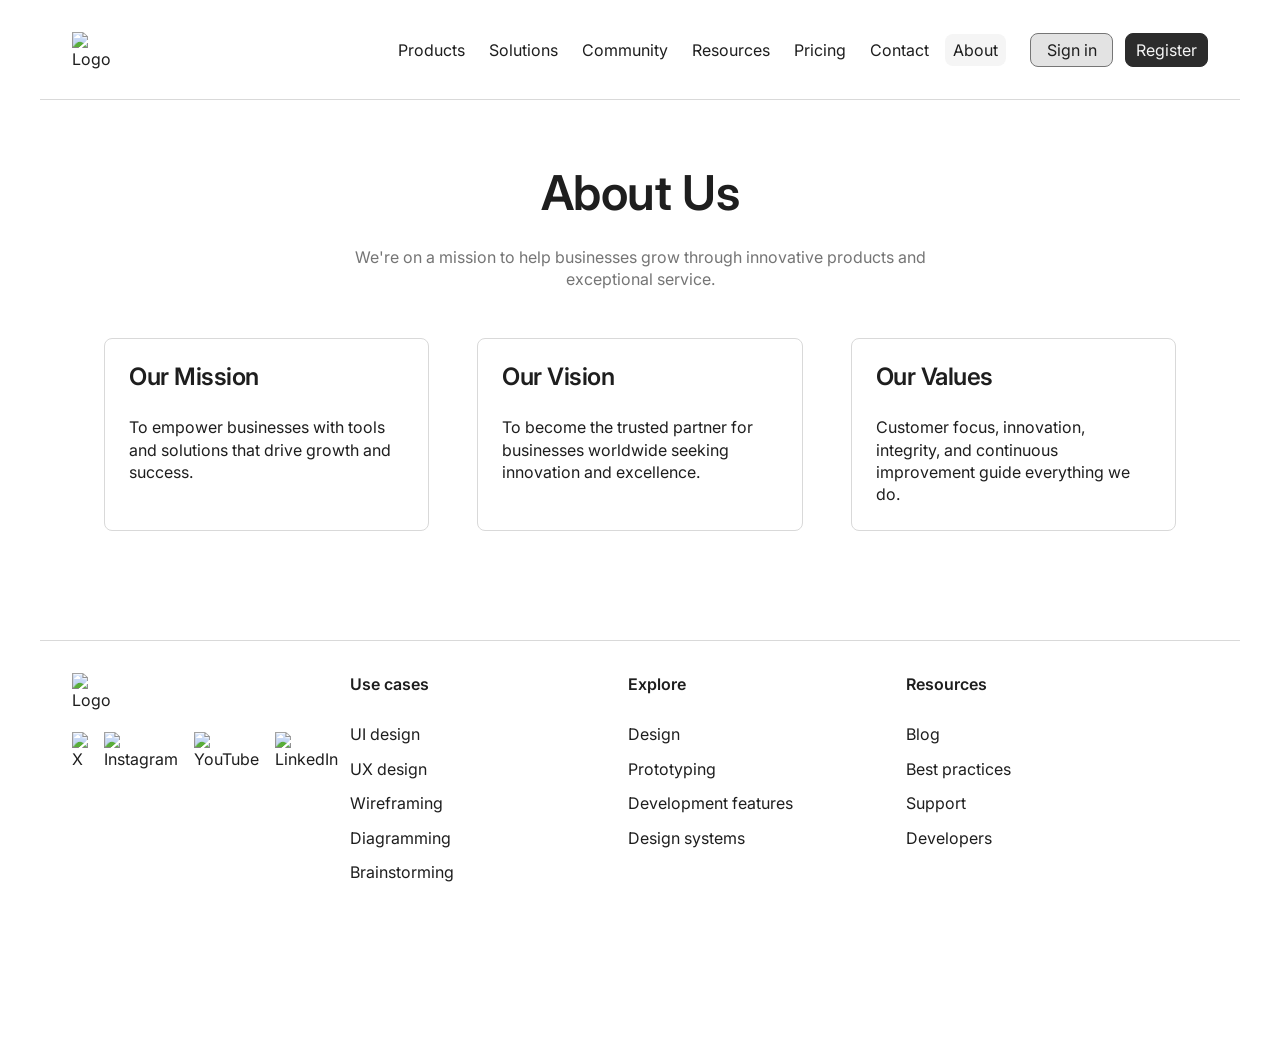
==== about.html @ c4fd4092 "Added about.html" ====
<!DOCTYPE html>
<html lang="en">
<head>
  <meta charset="UTF-8">
  <meta name="viewport" content="width=device-width, initial-scale=1.0">
  <title>About</title>
  <link rel="preconnect" href="https://fonts.googleapis.com">
  <link rel="preconnect" href="https://fonts.gstatic.com" crossorigin>
  <link href="https://fonts.googleapis.com/css2?family=Inter:wght@400;600;700&display=swap" rel="stylesheet">
  <link rel="stylesheet" href="styles.css">
</head>
<body>
  <div class="max-w-page">
    <header class="header">
      <div class="header-logo">
        <a href="product-detail.html">
          <img src="https://www.figma.com/api/mcp/asset/ac03667c-c713-4001-8422-56ba8ba9646d" alt="Logo">
        </a>
      </div>
      <nav class="header-nav">
        <a class="nav-pill" href="product-detail.html">Products</a>
        <a class="nav-pill" href="solutions.html">Solutions</a>
        <a class="nav-pill" href="community.html">Community</a>
        <a class="nav-pill" href="resources.html">Resources</a>
        <a class="nav-pill" href="pricing.html">Pricing</a>
        <a class="nav-pill" href="contact.html">Contact</a>
        <a class="nav-pill active" href="about.html">About</a>
      </nav>
      <div class="header-auth">
        <button class="btn btn-secondary">Sign in</button>
        <button class="btn btn-primary">Register</button>
      </div>
    </header>

    <section class="page-content">
      <div style="padding: var(--sds-size-space-1600); text-align: center;">
        <h1 class="heading" style="font-size: var(--sds-typography-title-page-size-base); margin-bottom: var(--sds-size-space-600);">About Us</h1>
        <p class="text-secondary" style="max-width: 600px; margin: 0 auto; margin-bottom: var(--sds-size-space-1200);">We're on a mission to help businesses grow through innovative products and exceptional service.</p>

        <div class="card-grid" style="margin-top: var(--sds-size-space-1200); text-align: left;">
          <div class="review-card">
            <h3 class="heading">Our Mission</h3>
            <p>To empower businesses with tools and solutions that drive growth and success.</p>
          </div>
          <div class="review-card">
            <h3 class="heading">Our Vision</h3>
            <p>To become the trusted partner for businesses worldwide seeking innovation and excellence.</p>
          </div>
          <div class="review-card">
            <h3 class="heading">Our Values</h3>
            <p>Customer focus, innovation, integrity, and continuous improvement guide everything we do.</p>
          </div>
        </div>
      </div>
    </section>

    <footer class="footer">
      <div class="footer-brand">
        <div class="footer-logo">
          <img src="https://www.figma.com/api/mcp/asset/7186cb70-27ed-408e-9799-0f11a3817674" alt="Logo">
        </div>
        <div class="footer-social">
          <a href="#"><img src="https://www.figma.com/api/mcp/asset/f3979adb-fa32-451e-a28d-fc94355e7813" alt="X"></a>
          <a href="#"><img src="https://www.figma.com/api/mcp/asset/e94ee9d2-3ee9-44d6-8acf-c6e179392095" alt="Instagram"></a>
          <a href="#"><img src="https://www.figma.com/api/mcp/asset/00d02b03-07c5-41e9-8afa-cccb925546a7" alt="YouTube"></a>
          <a href="#"><img src="https://www.figma.com/api/mcp/asset/2cae0464-7301-46ea-aa71-613788359cac" alt="LinkedIn"></a>
        </div>
      </div>
      <div class="footer-links">
        <div class="footer-links-title">Use cases</div>
        <a href="#">UI design</a>
        <a href="#">UX design</a>
        <a href="#">Wireframing</a>
        <a href="#">Diagramming</a>
        <a href="#">Brainstorming</a>
      </div>
      <div class="footer-links">
        <div class="footer-links-title">Explore</div>
        <a href="#">Design</a>
        <a href="#">Prototyping</a>
        <a href="#">Development features</a>
        <a href="#">Design systems</a>
      </div>
      <div class="footer-links">
        <div class="footer-links-title">Resources</div>
        <a href="#">Blog</a>
        <a href="#">Best practices</a>
        <a href="#">Support</a>
        <a href="#">Developers</a>
      </div>
    </footer>
  </div>
</body>
</html>
---- styles.css ----
/* === Design System Tokens (pulled from Figma Simple DS) === */
:root {
  /* Colors */
  --sds-color-background-default-default: #ffffff;
  --sds-color-background-default-secondary: #f5f5f5;
  --sds-color-background-brand-default: #2c2c2c;
  --sds-color-background-brand-tertiary: #f5f5f5;
  --sds-color-background-neutral-tertiary: #e3e3e3;
  --sds-color-background-positive-secondary: #cff7d3;
  --sds-color-text-default-default: #1e1e1e;
  --sds-color-text-default-secondary: #757575;
  --sds-color-text-default-tertiary: #b3b3b3;
  --sds-color-text-brand-on-brand: #f5f5f5;
  --sds-color-text-brand-on-brand-secondary: #1e1e1e;
  --sds-color-text-positive-on-positive-secondary: #02542d;
  --sds-color-border-default-default: #d9d9d9;
  --sds-color-border-brand-default: #2c2c2c;
  --sds-color-border-neutral-secondary: #767676;
  --sds-color-slate-200: #e3e3e3;

  /* Spacing */
  --sds-size-space-100: 4px;
  --sds-size-space-200: 8px;
  --sds-size-space-300: 12px;
  --sds-size-space-400: 16px;
  --sds-size-space-600: 24px;
  --sds-size-space-800: 32px;
  --sds-size-space-1200: 48px;
  --sds-size-space-1600: 64px;
  --sds-size-space-4000: 160px;

  /* Radius */
  --sds-size-radius-200: 8px;
  --sds-size-radius-full: 9999px;

  /* Stroke */
  --sds-size-stroke-border: 1px;

  /* Typography */
  --sds-typography-body-font-family: 'Inter', sans-serif;
  --sds-typography-heading-font-family: 'Inter', sans-serif;
  --sds-typography-subheading-font-family: 'Inter', sans-serif;
  --sds-typography-title-page-font-family: 'Inter', sans-serif;
  --sds-typography-body-size-medium: 16px;
  --sds-typography-body-size-small: 14px;
  --sds-typography-heading-size-base: 24px;
  --sds-typography-subheading-size-medium: 20px;
  --sds-typography-title-page-size-base: 48px;
  --sds-typography-subtitle-size-small: 24px;
  --sds-typography-body-font-weight-regular: 400;
  --sds-typography-body-font-weight-strong: 600;
  --sds-typography-heading-font-weight: 600;
  --sds-typography-subheading-font-weight: 400;
  --sds-typography-title-page-font-weight: 700;

  /* Icons */
  --sds-size-icon-large: 40px;

  /* Padding */
  --sds-size-padding-lg: 16px;
}

/* === Reset === */
*, *::before, *::after { margin: 0; padding: 0; box-sizing: border-box; }
body {
  font-family: var(--sds-typography-body-font-family);
  font-size: var(--sds-typography-body-size-medium);
  font-weight: var(--sds-typography-body-font-weight-regular);
  color: var(--sds-color-text-default-default);
  background: var(--sds-color-background-default-default);
  line-height: 1.4;
}
a { text-decoration: none; color: inherit; }

/* === Header === */
.header {
  display: flex;
  flex-wrap: wrap;
  align-items: center;
  gap: var(--sds-size-space-600);
  padding: var(--sds-size-space-800);
  border-bottom: var(--sds-size-stroke-border) solid var(--sds-color-border-default-default);
  background: var(--sds-color-background-default-default);
}
.header-logo { width: 40px; height: 35px; }
.header-logo img { width: 100%; height: 100%; object-fit: contain; }
.header-nav {
  display: flex;
  flex-wrap: wrap;
  flex: 1;
  gap: var(--sds-size-space-200);
  justify-content: flex-end;
  align-items: center;
}
.nav-pill {
  padding: var(--sds-size-space-200);
  border-radius: var(--sds-size-radius-200);
  line-height: 1;
  cursor: pointer;
  transition: background 0.2s ease;
}
.nav-pill:hover {
  background: var(--sds-color-background-default-secondary);
}
.nav-pill.active {
  background: var(--sds-color-background-brand-tertiary);
  color: var(--sds-color-text-brand-on-brand-secondary);
}
.header-auth {
  display: flex;
  gap: var(--sds-size-space-300);
  width: 178px;
}
.btn {
  display: flex;
  align-items: center;
  justify-content: center;
  gap: var(--sds-size-space-200);
  padding: var(--sds-size-space-200);
  border-radius: var(--sds-size-radius-200);
  border: var(--sds-size-stroke-border) solid;
  font-family: var(--sds-typography-body-font-family);
  font-size: var(--sds-typography-body-size-medium);
  font-weight: var(--sds-typography-body-font-weight-regular);
  line-height: 1;
  cursor: pointer;
  overflow: hidden;
  flex: 1;
  transition: opacity 0.2s ease;
}
.btn:hover {
  opacity: 0.8;
}
.btn-secondary {
  background: var(--sds-color-background-neutral-tertiary);
  border-color: var(--sds-color-border-neutral-secondary);
  color: var(--sds-color-text-default-default);
}
.btn-primary {
  background: var(--sds-color-background-brand-default);
  border-color: var(--sds-color-border-brand-default);
  color: var(--sds-color-text-brand-on-brand);
}
.btn-primary-full {
  display: flex;
  align-items: center;
  justify-content: center;
  gap: var(--sds-size-space-200);
  padding: var(--sds-size-space-300);
  border-radius: var(--sds-size-radius-200);
  border: var(--sds-size-stroke-border) solid var(--sds-color-border-brand-default);
  background: var(--sds-color-background-brand-default);
  color: var(--sds-color-text-brand-on-brand);
  font-family: var(--sds-typography-body-font-family);
  font-size: var(--sds-typography-body-size-medium);
  font-weight: var(--sds-typography-body-font-weight-regular);
  line-height: 1;
  cursor: pointer;
  width: 100%;
  transition: opacity 0.2s ease;
}
.btn-primary-full:hover {
  opacity: 0.8;
}

/* === Product Section === */
.page-product {
  display: flex;
  flex-direction: column;
  padding: var(--sds-size-space-1600);
  min-width: 240px;
  background: var(--sds-color-background-default-default);
}
.page-content {
  min-height: 60vh;
  background: var(--sds-color-background-default-default);
}
.product-section {
  display: flex;
  gap: var(--sds-size-space-1600);
  position: relative;
}
.product-image {
  flex: 1;
  position: relative;
  min-height: 400px;
  background: var(--sds-color-slate-200);
  border-radius: var(--sds-size-radius-200);
  overflow: hidden;
}
.product-image-placeholder {
  width: 100%;
  height: 100%;
  object-fit: contain;
  opacity: 0.2;
  position: absolute;
  inset: 0;
}
.icon-button-heart {
  position: absolute;
  top: 10px;
  left: 10px;
  width: 40px;
  height: 40px;
  border-radius: 32px;
  background: var(--sds-color-background-brand-default);
  border: var(--sds-size-stroke-border) solid var(--sds-color-border-brand-default);
  display: flex;
  align-items: center;
  justify-content: center;
  cursor: pointer;
  z-index: 1;
  transition: transform 0.2s ease;
}
.icon-button-heart:hover {
  transform: scale(1.1);
}
.icon-button-heart svg { width: 16px; height: 16px; }
.product-details {
  flex: 1;
  display: flex;
  flex-direction: column;
  gap: var(--sds-size-space-600);
  justify-content: center;
}
.product-body {
  display: flex;
  flex-direction: column;
  gap: var(--sds-size-space-400);
}
.heading {
  font-family: var(--sds-typography-heading-font-family);
  font-size: var(--sds-typography-heading-size-base);
  font-weight: var(--sds-typography-heading-font-weight);
  line-height: 1.2;
  letter-spacing: -0.48px;
  color: var(--sds-color-text-default-default);
}
.tag {
  display: inline-flex;
  align-items: center;
  justify-content: center;
  gap: var(--sds-size-space-200);
  padding: var(--sds-size-space-200);
  border-radius: var(--sds-size-radius-200);
  background: var(--sds-color-background-positive-secondary);
  color: var(--sds-color-text-positive-on-positive-secondary);
  font-size: var(--sds-typography-body-size-medium);
  line-height: 1;
}
.price {
  display: flex;
  align-items: flex-end;
  font-family: var(--sds-typography-title-page-font-family);
  font-weight: var(--sds-typography-title-page-font-weight);
  color: var(--sds-color-text-default-default);
}
.price-currency {
  font-size: var(--sds-typography-subtitle-size-small);
  letter-spacing: -0.48px;
  line-height: 1;
}
.price-amount {
  font-size: var(--sds-typography-title-page-size-base);
  letter-spacing: -0.96px;
  line-height: 1;
}
.text-secondary {
  color: var(--sds-color-text-default-secondary);
}
.product-fields {
  display: flex;
  gap: var(--sds-size-space-600);
  width: 100%;
}
.select-field {
  flex: 1;
  display: flex;
  flex-direction: column;
  gap: var(--sds-size-space-200);
}
.select-field label {
  font-weight: var(--sds-typography-body-font-weight-regular);
  line-height: 1.4;
}
.select-field select {
  font-family: var(--sds-typography-body-font-family);
  font-size: var(--sds-typography-body-size-medium);
  background: var(--sds-color-background-default-default);
  border: var(--sds-size-stroke-border) solid var(--sds-color-border-default-default);
  border-radius: var(--sds-size-radius-200);
  padding: var(--sds-size-space-300) var(--sds-size-space-400);
  min-width: 240px;
  width: 100%;
  height: 40px;
  appearance: none;
  background-image: url("data:image/svg+xml,%3Csvg width='16' height='16' fill='none' stroke='%231e1e1e' stroke-width='1.5' viewBox='0 0 24 24' xmlns='http://www.w3.org/2000/svg'%3E%3Cpath d='m6 9 6 6 6-6'/%3E%3C/svg%3E");
  background-repeat: no-repeat;
  background-position: right 12px center;
  cursor: pointer;
}

/* === Accordion === */
.accordion {
  display: flex;
  flex-direction: column;
  gap: var(--sds-size-space-400);
  max-width: 640px;
  width: 100%;
}
.accordion-item {
  border: var(--sds-size-stroke-border) solid var(--sds-color-border-default-default);
  border-radius: var(--sds-size-radius-200);
  padding: var(--sds-size-padding-lg);
  background: var(--sds-color-background-default-default);
}
.accordion-item.collapsed {
  background: var(--sds-color-background-default-secondary);
}
.accordion-title {
  display: flex;
  align-items: center;
  gap: var(--sds-size-space-200);
  width: 100%;
  cursor: pointer;
}
.accordion-title span {
  flex: 1;
  font-weight: var(--sds-typography-body-font-weight-strong);
  line-height: 1.4;
}
.accordion-title svg { width: 20px; height: 20px; flex-shrink: 0; }
.accordion-content {
  margin-top: var(--sds-size-space-200);
  line-height: 1.4;
}

/* === Reviews === */
.reviews-section {
  display: flex;
  flex-direction: column;
  gap: var(--sds-size-space-1200);
  padding: var(--sds-size-space-1600);
  background: var(--sds-color-background-default-default);
}
.card-grid {
  display: flex;
  flex-wrap: wrap;
  gap: var(--sds-size-space-1200);
}
.review-card {
  flex: 1;
  min-width: 240px;
  display: flex;
  flex-direction: column;
  gap: var(--sds-size-space-600);
  padding: var(--sds-size-space-600);
  border: var(--sds-size-stroke-border) solid var(--sds-color-border-default-default);
  border-radius: var(--sds-size-radius-200);
  background: var(--sds-color-background-default-default);
  transition: transform 0.2s ease, box-shadow 0.2s ease;
}
.review-card:hover {
  transform: translateY(-4px);
  box-shadow: 0 4px 12px rgba(0, 0, 0, 0.1);
}
.rating {
  display: flex;
  gap: var(--sds-size-space-100);
}
.rating svg { width: 20px; height: 20px; }
.review-body {
  display: flex;
  flex-direction: column;
  gap: var(--sds-size-space-100);
}
.avatar-block {
  display: flex;
  gap: var(--sds-size-space-300);
  align-items: flex-start;
}
.avatar {
  width: var(--sds-size-icon-large);
  height: var(--sds-size-icon-large);
  border-radius: var(--sds-size-radius-full);
  overflow: hidden;
  flex-shrink: 0;
}
.avatar img { width: 100%; height: 100%; object-fit: cover; }
.avatar-info {
  display: flex;
  flex-direction: column;
  gap: 2px;
  flex: 1;
}
.avatar-name {
  font-weight: var(--sds-typography-body-font-weight-strong);
  color: var(--sds-color-text-default-secondary);
  line-height: 1.4;
}
.avatar-date {
  color: var(--sds-color-text-default-tertiary);
  line-height: 1.4;
}

/* === Newsletter === */
.newsletter-section {
  display: flex;
  flex-direction: column;
  align-items: center;
  gap: var(--sds-size-space-600);
  padding: var(--sds-size-space-1600);
  text-align: center;
  background: var(--sds-color-background-default-default);
}
.newsletter-heading {
  display: flex;
  flex-direction: column;
  gap: var(--sds-size-space-200);
  align-items: center;
}
.subheading {
  font-family: var(--sds-typography-subheading-font-family);
  font-size: var(--sds-typography-subheading-size-medium);
  font-weight: var(--sds-typography-subheading-font-weight);
  line-height: 1.2;
  color: var(--sds-color-text-default-secondary);
}
.newsletter-form {
  display: flex;
  gap: var(--sds-size-space-300);
  width: 338px;
}
.newsletter-form input {
  flex: 1;
  font-family: var(--sds-typography-body-font-family);
  font-size: var(--sds-typography-body-size-medium);
  padding: var(--sds-size-space-300) var(--sds-size-space-400);
  border: var(--sds-size-stroke-border) solid var(--sds-color-border-default-default);
  border-radius: var(--sds-size-radius-200);
  background: var(--sds-color-background-default-default);
  min-width: 0;
}
.newsletter-form button {
  padding: var(--sds-size-space-300);
  border-radius: var(--sds-size-radius-200);
  border: var(--sds-size-stroke-border) solid var(--sds-color-border-brand-default);
  background: var(--sds-color-background-brand-default);
  color: var(--sds-color-text-brand-on-brand);
  font-family: var(--sds-typography-body-font-family);
  font-size: var(--sds-typography-body-size-medium);
  line-height: 1;
  cursor: pointer;
  transition: opacity 0.2s ease;
}
.newsletter-form button:hover {
  opacity: 0.8;
}

/* === Footer === */
.footer {
  display: flex;
  flex-wrap: wrap;
  gap: var(--sds-size-space-400);
  padding: var(--sds-size-space-800);
  padding-bottom: var(--sds-size-space-4000);
  border-top: var(--sds-size-stroke-border) solid var(--sds-color-border-default-default);
  background: var(--sds-color-background-default-default);
}
.footer-brand {
  width: 262px;
  display: flex;
  flex-direction: column;
  gap: var(--sds-size-space-600);
  min-width: 240px;
}
.footer-logo { width: 23px; height: 35px; }
.footer-logo img { width: 100%; height: 100%; object-fit: contain; }
.footer-social {
  display: flex;
  gap: var(--sds-size-space-400);
  align-items: center;
}
.footer-social img { width: 24px; height: 24px; transition: opacity 0.2s ease; }
.footer-social a:hover img { opacity: 0.7; }
.footer-links {
  width: 262px;
  display: flex;
  flex-direction: column;
  gap: var(--sds-size-space-300);
}
.footer-links-title {
  font-weight: var(--sds-typography-body-font-weight-strong);
  line-height: 1.4;
  padding-bottom: var(--sds-size-space-400);
}
.footer-links a {
  line-height: 1.4;
  display: block;
  transition: color 0.2s ease;
}
.footer-links a:hover {
  text-decoration: underline;
  color: var(--sds-color-text-brand-on-brand-secondary);
}

/* === Utilities === */
.w-full { width: 100%; }
.max-w-page { max-width: 1200px; margin: 0 auto; }

/* === Responsive Design === */
@media (max-width: 768px) {
  .header {
    flex-direction: column;
    align-items: flex-start;
  }
  .header-nav {
    width: 100%;
    justify-content: flex-start;
  }
  .header-auth {
    width: 100%;
  }
  .product-section {
    flex-direction: column;
  }
  .card-grid {
    flex-direction: column;
  }
  .footer {
    flex-direction: column;
  }
  .footer-brand,
  .footer-links {
    width: 100%;
  }
  .newsletter-form {
    width: 100%;
    max-width: 100%;
  }
}
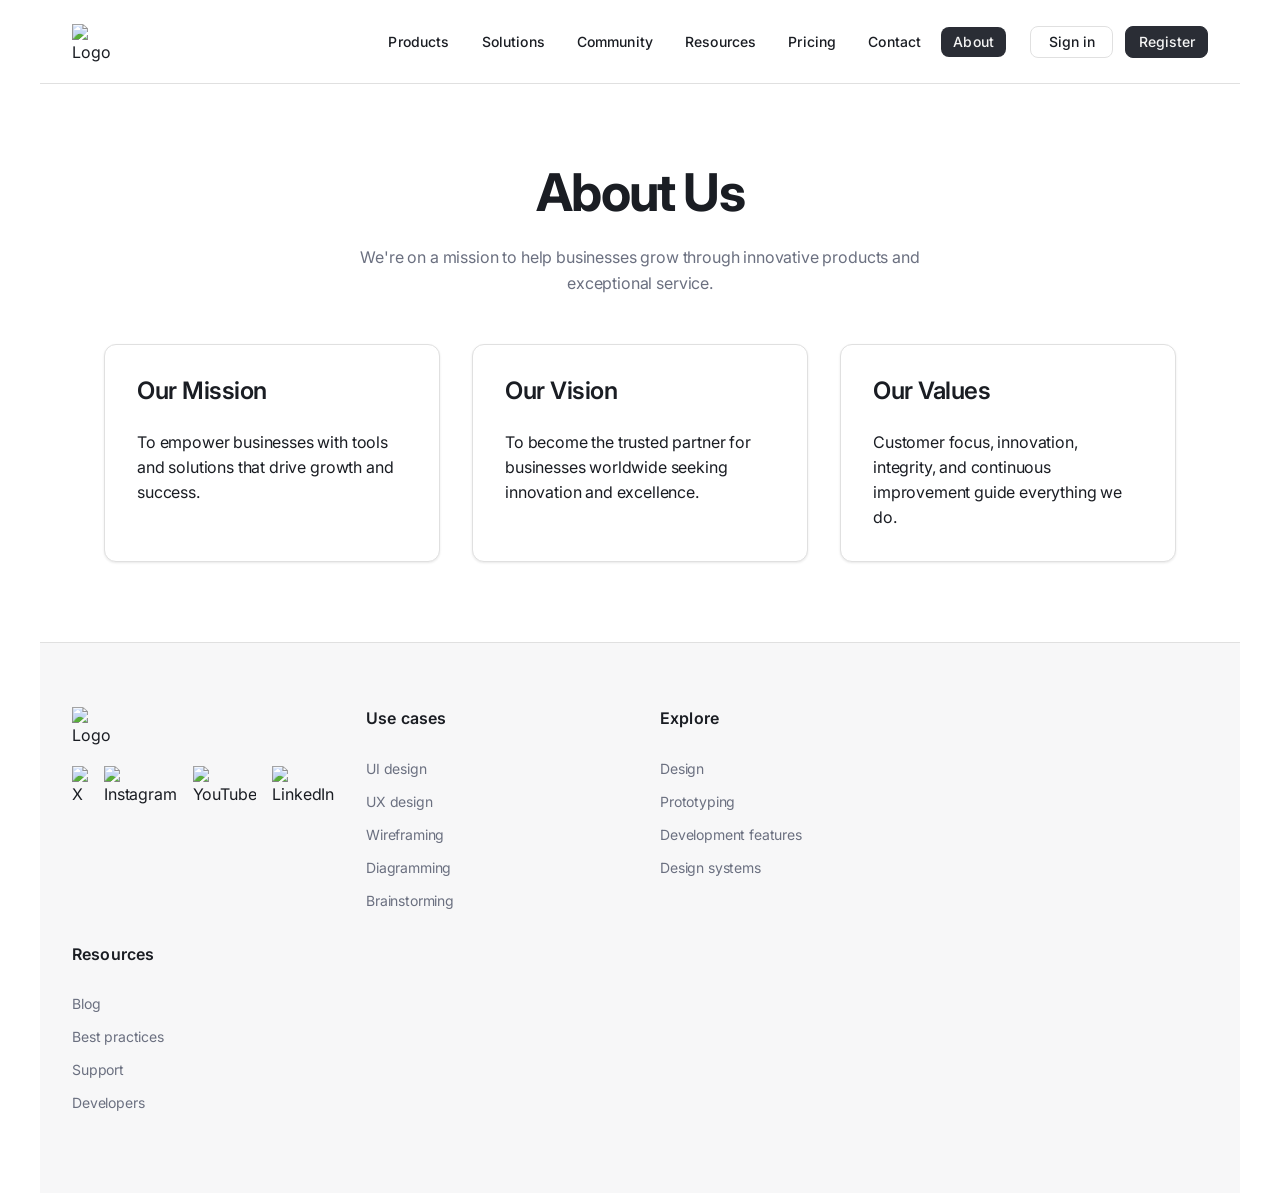
==== commit 4a799a5e: "Refine design: premium polish, typography, colors, layout, accessibility - Richer brand colors (deep" ====
--- a/about.html
+++ b/about.html
@@ -33,8 +33,8 @@
     </header>
 
     <section class="page-content">
-      <div style="padding: var(--sds-size-space-1600); text-align: center;">
-        <h1 class="heading" style="font-size: var(--sds-typography-title-page-size-base); margin-bottom: var(--sds-size-space-600);">About Us</h1>
+      <div style="padding: var(--sds-size-space-2000) var(--sds-size-space-1600); text-align: center;">
+        <h1 class="heading page-title" style="font-size: var(--sds-typography-title-page-size-base); margin-bottom: var(--sds-size-space-600);">About Us</h1>
         <p class="text-secondary" style="max-width: 600px; margin: 0 auto; margin-bottom: var(--sds-size-space-1200);">We're on a mission to help businesses grow through innovative products and exceptional service.</p>
 
         <div class="card-grid" style="margin-top: var(--sds-size-space-1200); text-align: left;">
--- a/styles.css
+++ b/styles.css
@@ -1,20 +1,22 @@
 /* === Design System Tokens (pulled from Figma Simple DS) === */
 :root {
-  /* Colors */
+  /* Colors — richer brand palette */
   --sds-color-background-default-default: #ffffff;
-  --sds-color-background-default-secondary: #f5f5f5;
-  --sds-color-background-brand-default: #2c2c2c;
-  --sds-color-background-brand-tertiary: #f5f5f5;
+  --sds-color-background-default-secondary: #f7f7f8;
+  --sds-color-background-brand-default: #2a2d35;
+  --sds-color-background-brand-tertiary: #f0f1f3;
   --sds-color-background-neutral-tertiary: #e3e3e3;
   --sds-color-background-positive-secondary: #cff7d3;
-  --sds-color-text-default-default: #1e1e1e;
-  --sds-color-text-default-secondary: #757575;
+  --sds-color-background-warm-tint: #faf9f7;
+  --sds-color-background-section-alt: #f4f3f1;
+  --sds-color-text-default-default: #1a1d23;
+  --sds-color-text-default-secondary: #6b7080;
   --sds-color-text-default-tertiary: #b3b3b3;
   --sds-color-text-brand-on-brand: #f5f5f5;
-  --sds-color-text-brand-on-brand-secondary: #1e1e1e;
+  --sds-color-text-brand-on-brand-secondary: #1a1d23;
   --sds-color-text-positive-on-positive-secondary: #02542d;
-  --sds-color-border-default-default: #d9d9d9;
-  --sds-color-border-brand-default: #2c2c2c;
+  --sds-color-border-default-default: #e0e0e0;
+  --sds-color-border-brand-default: #2a2d35;
   --sds-color-border-neutral-secondary: #767676;
   --sds-color-slate-200: #e3e3e3;
 
@@ -27,10 +29,12 @@
   --sds-size-space-800: 32px;
   --sds-size-space-1200: 48px;
   --sds-size-space-1600: 64px;
+  --sds-size-space-2000: 80px;
   --sds-size-space-4000: 160px;
 
   /* Radius */
   --sds-size-radius-200: 8px;
+  --sds-size-radius-300: 12px;
   --sds-size-radius-full: 9999px;
 
   /* Stroke */
@@ -45,7 +49,7 @@
   --sds-typography-body-size-small: 14px;
   --sds-typography-heading-size-base: 24px;
   --sds-typography-subheading-size-medium: 20px;
-  --sds-typography-title-page-size-base: 48px;
+  --sds-typography-title-page-size-base: 52px;
   --sds-typography-subtitle-size-small: 24px;
   --sds-typography-body-font-weight-regular: 400;
   --sds-typography-body-font-weight-strong: 600;
@@ -58,19 +62,50 @@
 
   /* Padding */
   --sds-size-padding-lg: 16px;
+
+  /* Shadows */
+  --sds-shadow-card: 0 1px 3px rgba(0, 0, 0, 0.06), 0 1px 2px rgba(0, 0, 0, 0.04);
+  --sds-shadow-card-hover: 0 8px 24px rgba(0, 0, 0, 0.1), 0 2px 8px rgba(0, 0, 0, 0.06);
+  --sds-shadow-featured: 0 4px 16px rgba(42, 45, 53, 0.12), 0 1px 4px rgba(42, 45, 53, 0.08);
 }
 
 /* === Reset === */
 *, *::before, *::after { margin: 0; padding: 0; box-sizing: border-box; }
+
+html {
+  scroll-behavior: smooth;
+}
+
 body {
   font-family: var(--sds-typography-body-font-family);
   font-size: var(--sds-typography-body-size-medium);
   font-weight: var(--sds-typography-body-font-weight-regular);
   color: var(--sds-color-text-default-default);
   background: var(--sds-color-background-default-default);
-  line-height: 1.4;
-}
-a { text-decoration: none; color: inherit; }
+  line-height: 1.55;
+  letter-spacing: -0.01em;
+  -webkit-font-smoothing: antialiased;
+  -moz-osx-font-smoothing: grayscale;
+}
+
+/* === Page fade-in === */
+@keyframes fadeIn {
+  from { opacity: 0; transform: translateY(8px); }
+  to { opacity: 1; transform: translateY(0); }
+}
+
+body {
+  animation: fadeIn 0.5s ease-out both;
+}
+
+a { text-decoration: none; color: inherit; transition: color 0.25s ease-out; }
+
+/* === Focus-visible for accessibility === */
+:focus-visible {
+  outline: 2px solid var(--sds-color-background-brand-default);
+  outline-offset: 2px;
+  border-radius: 4px;
+}
 
 /* === Header === */
 .header {
@@ -78,9 +113,14 @@
   flex-wrap: wrap;
   align-items: center;
   gap: var(--sds-size-space-600);
-  padding: var(--sds-size-space-800);
+  padding: var(--sds-size-space-600) var(--sds-size-space-800);
   border-bottom: var(--sds-size-stroke-border) solid var(--sds-color-border-default-default);
   background: var(--sds-color-background-default-default);
+  position: sticky;
+  top: 0;
+  z-index: 100;
+  backdrop-filter: blur(12px);
+  background: rgba(255, 255, 255, 0.95);
 }
 .header-logo { width: 40px; height: 35px; }
 .header-logo img { width: 100%; height: 100%; object-fit: contain; }
@@ -93,18 +133,22 @@
   align-items: center;
 }
 .nav-pill {
-  padding: var(--sds-size-space-200);
+  padding: var(--sds-size-space-200) var(--sds-size-space-300);
   border-radius: var(--sds-size-radius-200);
   line-height: 1;
   cursor: pointer;
-  transition: background 0.2s ease;
+  font-size: var(--sds-typography-body-size-small);
+  font-weight: 500;
+  letter-spacing: 0.01em;
+  transition: background 0.25s ease-out, color 0.25s ease-out;
 }
 .nav-pill:hover {
   background: var(--sds-color-background-default-secondary);
+  color: var(--sds-color-text-default-default);
 }
 .nav-pill.active {
-  background: var(--sds-color-background-brand-tertiary);
-  color: var(--sds-color-text-brand-on-brand-secondary);
+  background: var(--sds-color-background-brand-default);
+  color: var(--sds-color-text-brand-on-brand);
 }
 .header-auth {
   display: flex;
@@ -116,58 +160,68 @@
   align-items: center;
   justify-content: center;
   gap: var(--sds-size-space-200);
-  padding: var(--sds-size-space-200);
+  padding: var(--sds-size-space-200) var(--sds-size-space-400);
   border-radius: var(--sds-size-radius-200);
   border: var(--sds-size-stroke-border) solid;
   font-family: var(--sds-typography-body-font-family);
-  font-size: var(--sds-typography-body-size-medium);
-  font-weight: var(--sds-typography-body-font-weight-regular);
+  font-size: var(--sds-typography-body-size-small);
+  font-weight: 500;
   line-height: 1;
   cursor: pointer;
   overflow: hidden;
   flex: 1;
-  transition: opacity 0.2s ease;
+  transition: all 0.25s ease-out;
 }
 .btn:hover {
-  opacity: 0.8;
+  transform: translateY(-1px);
 }
 .btn-secondary {
-  background: var(--sds-color-background-neutral-tertiary);
+  background: var(--sds-color-background-default-default);
+  border-color: var(--sds-color-border-default-default);
+  color: var(--sds-color-text-default-default);
+}
+.btn-secondary:hover {
+  background: var(--sds-color-background-default-secondary);
   border-color: var(--sds-color-border-neutral-secondary);
-  color: var(--sds-color-text-default-default);
 }
 .btn-primary {
   background: var(--sds-color-background-brand-default);
   border-color: var(--sds-color-border-brand-default);
   color: var(--sds-color-text-brand-on-brand);
 }
+.btn-primary:hover {
+  background: #353840;
+  box-shadow: 0 2px 8px rgba(42, 45, 53, 0.25);
+}
 .btn-primary-full {
   display: flex;
   align-items: center;
   justify-content: center;
   gap: var(--sds-size-space-200);
-  padding: var(--sds-size-space-300);
+  padding: var(--sds-size-space-400);
   border-radius: var(--sds-size-radius-200);
   border: var(--sds-size-stroke-border) solid var(--sds-color-border-brand-default);
   background: var(--sds-color-background-brand-default);
   color: var(--sds-color-text-brand-on-brand);
   font-family: var(--sds-typography-body-font-family);
   font-size: var(--sds-typography-body-size-medium);
-  font-weight: var(--sds-typography-body-font-weight-regular);
+  font-weight: 500;
   line-height: 1;
   cursor: pointer;
   width: 100%;
-  transition: opacity 0.2s ease;
+  transition: all 0.25s ease-out;
 }
 .btn-primary-full:hover {
-  opacity: 0.8;
+  background: #353840;
+  box-shadow: 0 2px 8px rgba(42, 45, 53, 0.25);
+  transform: translateY(-1px);
 }
 
 /* === Product Section === */
 .page-product {
   display: flex;
   flex-direction: column;
-  padding: var(--sds-size-space-1600);
+  padding: var(--sds-size-space-2000) var(--sds-size-space-1600);
   min-width: 240px;
   background: var(--sds-color-background-default-default);
 }
@@ -184,8 +238,8 @@
   flex: 1;
   position: relative;
   min-height: 400px;
-  background: var(--sds-color-slate-200);
-  border-radius: var(--sds-size-radius-200);
+  background: var(--sds-color-background-section-alt);
+  border-radius: var(--sds-size-radius-300);
   overflow: hidden;
 }
 .product-image-placeholder {
@@ -198,8 +252,8 @@
 }
 .icon-button-heart {
   position: absolute;
-  top: 10px;
-  left: 10px;
+  top: 12px;
+  left: 12px;
   width: 40px;
   height: 40px;
   border-radius: 32px;
@@ -210,17 +264,19 @@
   justify-content: center;
   cursor: pointer;
   z-index: 1;
-  transition: transform 0.2s ease;
+  transition: transform 0.25s ease-out, box-shadow 0.25s ease-out;
+  box-shadow: 0 2px 8px rgba(0, 0, 0, 0.15);
 }
 .icon-button-heart:hover {
   transform: scale(1.1);
+  box-shadow: 0 4px 12px rgba(0, 0, 0, 0.2);
 }
 .icon-button-heart svg { width: 16px; height: 16px; }
 .product-details {
   flex: 1;
   display: flex;
   flex-direction: column;
-  gap: var(--sds-size-space-600);
+  gap: var(--sds-size-space-800);
   justify-content: center;
 }
 .product-body {
@@ -233,19 +289,29 @@
   font-size: var(--sds-typography-heading-size-base);
   font-weight: var(--sds-typography-heading-font-weight);
   line-height: 1.2;
-  letter-spacing: -0.48px;
+  letter-spacing: -0.02em;
   color: var(--sds-color-text-default-default);
 }
+
+/* Page title — larger/bolder */
+.page-title {
+  font-size: var(--sds-typography-title-page-size-base);
+  font-weight: var(--sds-typography-title-page-font-weight);
+  letter-spacing: -0.035em;
+  line-height: 1.1;
+}
+
 .tag {
   display: inline-flex;
   align-items: center;
   justify-content: center;
   gap: var(--sds-size-space-200);
-  padding: var(--sds-size-space-200);
-  border-radius: var(--sds-size-radius-200);
+  padding: var(--sds-size-space-200) var(--sds-size-space-300);
+  border-radius: var(--sds-size-radius-full);
   background: var(--sds-color-background-positive-secondary);
   color: var(--sds-color-text-positive-on-positive-secondary);
-  font-size: var(--sds-typography-body-size-medium);
+  font-size: var(--sds-typography-body-size-small);
+  font-weight: 500;
   line-height: 1;
 }
 .price {
@@ -257,16 +323,17 @@
 }
 .price-currency {
   font-size: var(--sds-typography-subtitle-size-small);
-  letter-spacing: -0.48px;
+  letter-spacing: -0.02em;
   line-height: 1;
 }
 .price-amount {
   font-size: var(--sds-typography-title-page-size-base);
-  letter-spacing: -0.96px;
+  letter-spacing: -0.03em;
   line-height: 1;
 }
 .text-secondary {
   color: var(--sds-color-text-default-secondary);
+  line-height: 1.6;
 }
 .product-fields {
   display: flex;
@@ -280,8 +347,11 @@
   gap: var(--sds-size-space-200);
 }
 .select-field label {
-  font-weight: var(--sds-typography-body-font-weight-regular);
+  font-weight: 500;
+  font-size: var(--sds-typography-body-size-small);
   line-height: 1.4;
+  color: var(--sds-color-text-default-secondary);
+  letter-spacing: 0.01em;
 }
 .select-field select {
   font-family: var(--sds-typography-body-font-family);
@@ -292,12 +362,43 @@
   padding: var(--sds-size-space-300) var(--sds-size-space-400);
   min-width: 240px;
   width: 100%;
-  height: 40px;
+  height: 44px;
   appearance: none;
   background-image: url("data:image/svg+xml,%3Csvg width='16' height='16' fill='none' stroke='%231e1e1e' stroke-width='1.5' viewBox='0 0 24 24' xmlns='http://www.w3.org/2000/svg'%3E%3Cpath d='m6 9 6 6 6-6'/%3E%3C/svg%3E");
   background-repeat: no-repeat;
   background-position: right 12px center;
   cursor: pointer;
+  transition: border-color 0.25s ease-out, box-shadow 0.25s ease-out;
+}
+.select-field select:focus-visible {
+  border-color: var(--sds-color-background-brand-default);
+  box-shadow: 0 0 0 3px rgba(42, 45, 53, 0.1);
+  outline: none;
+}
+
+/* === Form inputs (contact page) === */
+.form-input {
+  font-family: var(--sds-typography-body-font-family);
+  font-size: var(--sds-typography-body-size-medium);
+  padding: var(--sds-size-space-300) var(--sds-size-space-400);
+  border: var(--sds-size-stroke-border) solid var(--sds-color-border-default-default);
+  border-radius: var(--sds-size-radius-200);
+  background: var(--sds-color-background-default-default);
+  width: 100%;
+  transition: border-color 0.25s ease-out, box-shadow 0.25s ease-out;
+  line-height: 1.55;
+}
+.form-input:focus {
+  border-color: var(--sds-color-background-brand-default);
+  box-shadow: 0 0 0 3px rgba(42, 45, 53, 0.1);
+  outline: none;
+}
+.form-input::placeholder {
+  color: var(--sds-color-text-default-tertiary);
+}
+textarea.form-input {
+  min-height: 150px;
+  resize: vertical;
 }
 
 /* === Accordion === */
@@ -311,8 +412,12 @@
 .accordion-item {
   border: var(--sds-size-stroke-border) solid var(--sds-color-border-default-default);
   border-radius: var(--sds-size-radius-200);
-  padding: var(--sds-size-padding-lg);
-  background: var(--sds-color-background-default-default);
+  padding: var(--sds-size-space-600);
+  background: var(--sds-color-background-default-default);
+  transition: box-shadow 0.25s ease-out;
+}
+.accordion-item:hover {
+  box-shadow: var(--sds-shadow-card);
 }
 .accordion-item.collapsed {
   background: var(--sds-color-background-default-secondary);
@@ -331,8 +436,9 @@
 }
 .accordion-title svg { width: 20px; height: 20px; flex-shrink: 0; }
 .accordion-content {
-  margin-top: var(--sds-size-space-200);
-  line-height: 1.4;
+  margin-top: var(--sds-size-space-300);
+  line-height: 1.6;
+  color: var(--sds-color-text-default-secondary);
 }
 
 /* === Reviews === */
@@ -340,13 +446,13 @@
   display: flex;
   flex-direction: column;
   gap: var(--sds-size-space-1200);
-  padding: var(--sds-size-space-1600);
-  background: var(--sds-color-background-default-default);
+  padding: var(--sds-size-space-2000) var(--sds-size-space-1600);
+  background: var(--sds-color-background-warm-tint);
 }
 .card-grid {
   display: flex;
   flex-wrap: wrap;
-  gap: var(--sds-size-space-1200);
+  gap: var(--sds-size-space-800);
 }
 .review-card {
   flex: 1;
@@ -354,21 +460,22 @@
   display: flex;
   flex-direction: column;
   gap: var(--sds-size-space-600);
-  padding: var(--sds-size-space-600);
+  padding: var(--sds-size-space-800);
   border: var(--sds-size-stroke-border) solid var(--sds-color-border-default-default);
-  border-radius: var(--sds-size-radius-200);
-  background: var(--sds-color-background-default-default);
-  transition: transform 0.2s ease, box-shadow 0.2s ease;
+  border-radius: var(--sds-size-radius-300);
+  background: var(--sds-color-background-default-default);
+  box-shadow: var(--sds-shadow-card);
+  transition: transform 0.3s ease-out, box-shadow 0.3s ease-out;
 }
 .review-card:hover {
   transform: translateY(-4px);
-  box-shadow: 0 4px 12px rgba(0, 0, 0, 0.1);
+  box-shadow: var(--sds-shadow-card-hover);
 }
 .rating {
   display: flex;
   gap: var(--sds-size-space-100);
 }
-.rating svg { width: 20px; height: 20px; }
+.rating svg { width: 20px; height: 20px; color: #f5a623; }
 .review-body {
   display: flex;
   flex-direction: column;
@@ -395,12 +502,13 @@
 }
 .avatar-name {
   font-weight: var(--sds-typography-body-font-weight-strong);
-  color: var(--sds-color-text-default-secondary);
+  color: var(--sds-color-text-default-default);
   line-height: 1.4;
 }
 .avatar-date {
   color: var(--sds-color-text-default-tertiary);
   line-height: 1.4;
+  font-size: var(--sds-typography-body-size-small);
 }
 
 /* === Newsletter === */
@@ -408,28 +516,28 @@
   display: flex;
   flex-direction: column;
   align-items: center;
-  gap: var(--sds-size-space-600);
-  padding: var(--sds-size-space-1600);
+  gap: var(--sds-size-space-800);
+  padding: var(--sds-size-space-2000) var(--sds-size-space-1600);
   text-align: center;
-  background: var(--sds-color-background-default-default);
+  background: linear-gradient(135deg, var(--sds-color-background-section-alt) 0%, var(--sds-color-background-warm-tint) 100%);
 }
 .newsletter-heading {
   display: flex;
   flex-direction: column;
-  gap: var(--sds-size-space-200);
+  gap: var(--sds-size-space-300);
   align-items: center;
 }
 .subheading {
   font-family: var(--sds-typography-subheading-font-family);
   font-size: var(--sds-typography-subheading-size-medium);
   font-weight: var(--sds-typography-subheading-font-weight);
-  line-height: 1.2;
+  line-height: 1.3;
   color: var(--sds-color-text-default-secondary);
 }
 .newsletter-form {
   display: flex;
   gap: var(--sds-size-space-300);
-  width: 338px;
+  width: 380px;
 }
 .newsletter-form input {
   flex: 1;
@@ -440,32 +548,41 @@
   border-radius: var(--sds-size-radius-200);
   background: var(--sds-color-background-default-default);
   min-width: 0;
+  transition: border-color 0.25s ease-out, box-shadow 0.25s ease-out;
+}
+.newsletter-form input:focus {
+  border-color: var(--sds-color-background-brand-default);
+  box-shadow: 0 0 0 3px rgba(42, 45, 53, 0.1);
+  outline: none;
 }
 .newsletter-form button {
-  padding: var(--sds-size-space-300);
+  padding: var(--sds-size-space-300) var(--sds-size-space-600);
   border-radius: var(--sds-size-radius-200);
   border: var(--sds-size-stroke-border) solid var(--sds-color-border-brand-default);
   background: var(--sds-color-background-brand-default);
   color: var(--sds-color-text-brand-on-brand);
   font-family: var(--sds-typography-body-font-family);
   font-size: var(--sds-typography-body-size-medium);
+  font-weight: 500;
   line-height: 1;
   cursor: pointer;
-  transition: opacity 0.2s ease;
+  transition: all 0.25s ease-out;
 }
 .newsletter-form button:hover {
-  opacity: 0.8;
+  background: #353840;
+  box-shadow: 0 2px 8px rgba(42, 45, 53, 0.25);
+  transform: translateY(-1px);
 }
 
 /* === Footer === */
 .footer {
   display: flex;
   flex-wrap: wrap;
-  gap: var(--sds-size-space-400);
-  padding: var(--sds-size-space-800);
-  padding-bottom: var(--sds-size-space-4000);
+  gap: var(--sds-size-space-800);
+  padding: var(--sds-size-space-1600) var(--sds-size-space-800);
+  padding-bottom: var(--sds-size-space-2000);
   border-top: var(--sds-size-stroke-border) solid var(--sds-color-border-default-default);
-  background: var(--sds-color-background-default-default);
+  background: var(--sds-color-background-default-secondary);
 }
 .footer-brand {
   width: 262px;
@@ -481,8 +598,8 @@
   gap: var(--sds-size-space-400);
   align-items: center;
 }
-.footer-social img { width: 24px; height: 24px; transition: opacity 0.2s ease; }
-.footer-social a:hover img { opacity: 0.7; }
+.footer-social img { width: 24px; height: 24px; transition: all 0.25s ease-out; }
+.footer-social a:hover img { opacity: 0.6; transform: translateY(-2px); }
 .footer-links {
   width: 262px;
   display: flex;
@@ -493,15 +610,48 @@
   font-weight: var(--sds-typography-body-font-weight-strong);
   line-height: 1.4;
   padding-bottom: var(--sds-size-space-400);
+  letter-spacing: 0.01em;
 }
 .footer-links a {
-  line-height: 1.4;
+  line-height: 1.5;
   display: block;
-  transition: color 0.2s ease;
+  color: var(--sds-color-text-default-secondary);
+  transition: color 0.25s ease-out;
+  font-size: var(--sds-typography-body-size-small);
 }
 .footer-links a:hover {
-  text-decoration: underline;
-  color: var(--sds-color-text-brand-on-brand-secondary);
+  color: var(--sds-color-text-default-default);
+}
+
+/* === Pricing featured card === */
+.pricing-card-featured {
+  border-color: var(--sds-color-background-brand-default);
+  border-width: 2px;
+  box-shadow: var(--sds-shadow-featured);
+  position: relative;
+  transform: scale(1.03);
+}
+.pricing-card-featured::before {
+  content: 'Most Popular';
+  position: absolute;
+  top: -12px;
+  left: 50%;
+  transform: translateX(-50%);
+  background: var(--sds-color-background-brand-default);
+  color: var(--sds-color-text-brand-on-brand);
+  font-size: 12px;
+  font-weight: 600;
+  letter-spacing: 0.05em;
+  text-transform: uppercase;
+  padding: 4px 16px;
+  border-radius: var(--sds-size-radius-full);
+  white-space: nowrap;
+}
+
+/* === Hero / page section backgrounds === */
+.hero-section {
+  background: linear-gradient(180deg, var(--sds-color-background-warm-tint) 0%, var(--sds-color-background-default-default) 100%);
+  padding: var(--sds-size-space-2000) var(--sds-size-space-1600);
 }
 
 /* === Utilities === */
@@ -538,4 +688,7 @@
     width: 100%;
     max-width: 100%;
   }
-}
+  .pricing-card-featured {
+    transform: scale(1);
+  }
+}
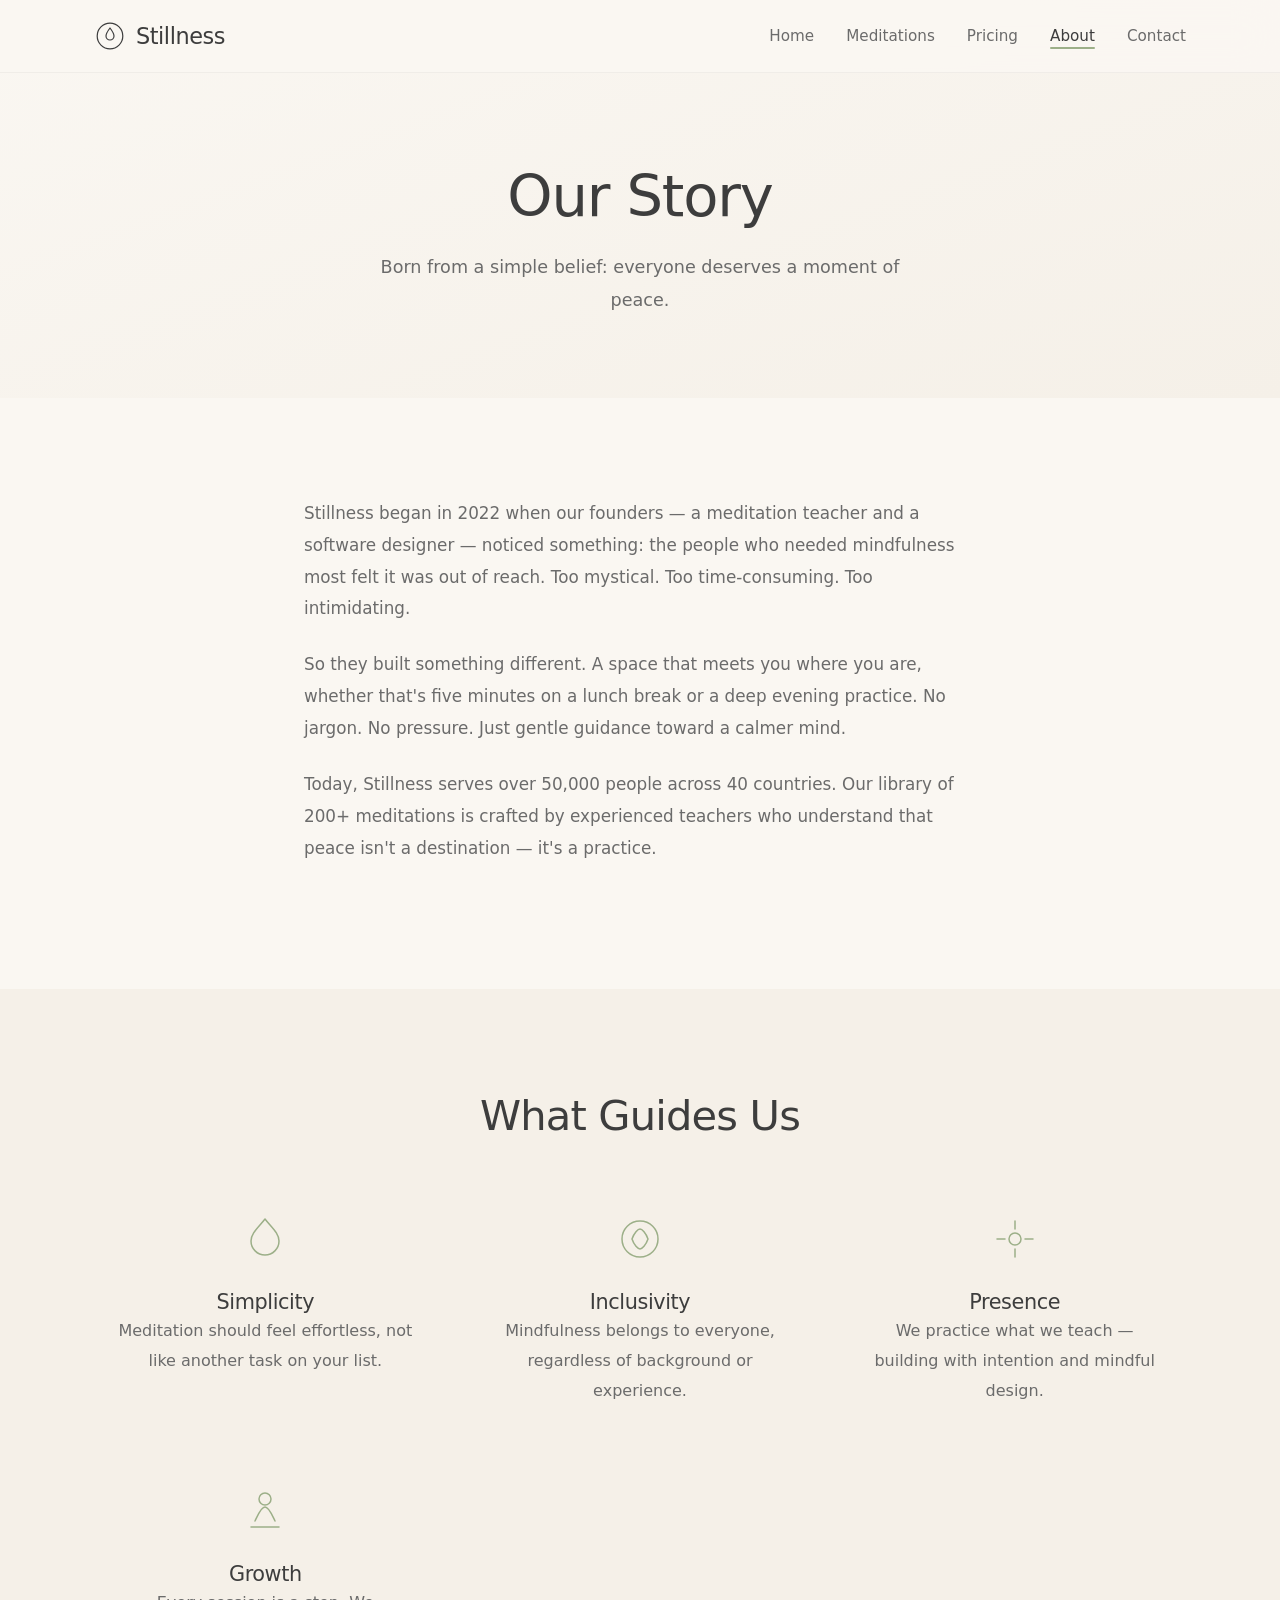
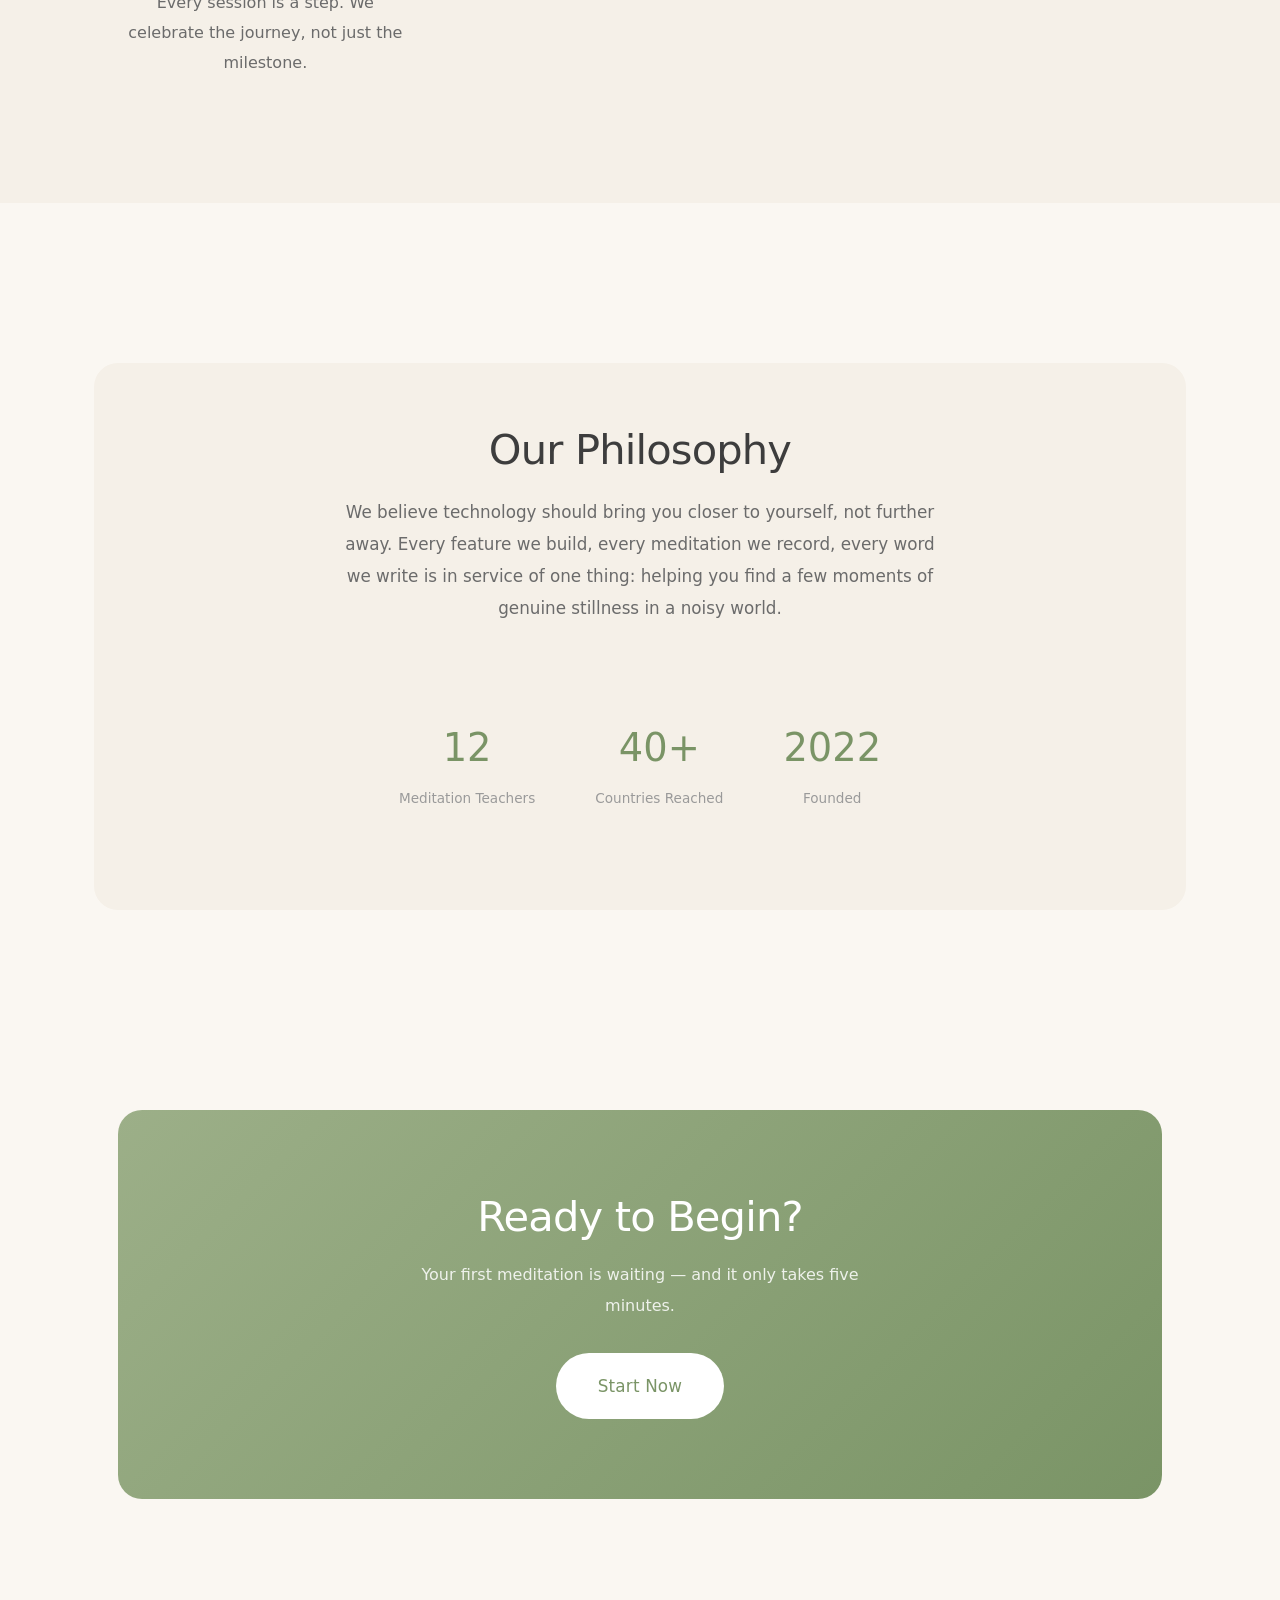
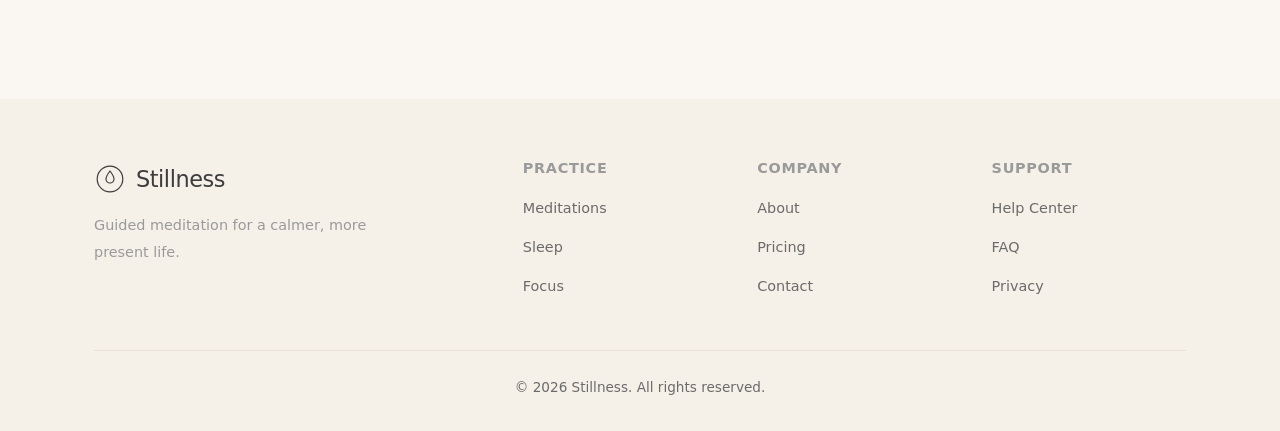
==== commit 236225ff: "Rebuild as Stillness meditation app: new theme, pages, and design system" ====
--- a/about.html
+++ b/about.html
@@ -3,92 +3,109 @@
 <head>
   <meta charset="UTF-8">
   <meta name="viewport" content="width=device-width, initial-scale=1.0">
-  <title>About</title>
-  <link rel="preconnect" href="https://fonts.googleapis.com">
-  <link rel="preconnect" href="https://fonts.gstatic.com" crossorigin>
-  <link href="https://fonts.googleapis.com/css2?family=Inter:wght@400;600;700&display=swap" rel="stylesheet">
+  <title>About — Stillness</title>
   <link rel="stylesheet" href="styles.css">
 </head>
 <body>
-  <div class="max-w-page">
-    <header class="header">
-      <div class="header-logo">
-        <a href="product-detail.html">
-          <img src="https://www.figma.com/api/mcp/asset/ac03667c-c713-4001-8422-56ba8ba9646d" alt="Logo">
-        </a>
-      </div>
-      <nav class="header-nav">
-        <a class="nav-pill" href="product-detail.html">Products</a>
-        <a class="nav-pill" href="solutions.html">Solutions</a>
-        <a class="nav-pill" href="community.html">Community</a>
-        <a class="nav-pill" href="resources.html">Resources</a>
-        <a class="nav-pill" href="pricing.html">Pricing</a>
-        <a class="nav-pill" href="contact.html">Contact</a>
-        <a class="nav-pill active" href="about.html">About</a>
-      </nav>
-      <div class="header-auth">
-        <button class="btn btn-secondary">Sign in</button>
-        <button class="btn btn-primary">Register</button>
-      </div>
-    </header>
 
-    <section class="page-content">
-      <div style="padding: var(--sds-size-space-2000) var(--sds-size-space-1600); text-align: center;">
-        <h1 class="heading page-title" style="font-size: var(--sds-typography-title-page-size-base); margin-bottom: var(--sds-size-space-600);">About Us</h1>
-        <p class="text-secondary" style="max-width: 600px; margin: 0 auto; margin-bottom: var(--sds-size-space-1200);">We're on a mission to help businesses grow through innovative products and exceptional service.</p>
+  <nav class="nav" id="nav">
+    <div class="container">
+      <a href="index.html" class="nav-logo"><svg viewBox="0 0 40 40" fill="none" stroke="currentColor" stroke-width="1.5" stroke-linecap="round" stroke-linejoin="round"><circle cx="20" cy="20" r="16"/><path d="M20 10c-3 4-5 7-5 10a5 5 0 0010 0c0-3-2-6-5-10z"/></svg> Stillness</a>
+      <button class="nav-toggle" onclick="document.querySelector('.nav-links').classList.toggle('open')" aria-label="Menu"><span></span><span></span><span></span></button>
+      <ul class="nav-links">
+        <li><a href="index.html">Home</a></li>
+        <li><a href="meditations.html">Meditations</a></li>
+        <li><a href="pricing.html">Pricing</a></li>
+        <li><a href="about.html" class="active">About</a></li>
+        <li><a href="contact.html">Contact</a></li>
+      </ul>
+    </div>
+  </nav>
 
-        <div class="card-grid" style="margin-top: var(--sds-size-space-1200); text-align: left;">
-          <div class="review-card">
-            <h3 class="heading">Our Mission</h3>
-            <p>To empower businesses with tools and solutions that drive growth and success.</p>
-          </div>
-          <div class="review-card">
-            <h3 class="heading">Our Vision</h3>
-            <p>To become the trusted partner for businesses worldwide seeking innovation and excellence.</p>
-          </div>
-          <div class="review-card">
-            <h3 class="heading">Our Values</h3>
-            <p>Customer focus, innovation, integrity, and continuous improvement guide everything we do.</p>
-          </div>
+  <section class="page-hero">
+    <h1 class="fade-in">Our Story</h1>
+    <p class="fade-in fade-in-delay-1">Born from a simple belief: everyone deserves a moment of peace.</p>
+  </section>
+
+  <!-- Mission -->
+  <section class="section">
+    <div class="container about-story">
+      <p class="fade-in">Stillness began in 2022 when our founders — a meditation teacher and a software designer — noticed something: the people who needed mindfulness most felt it was out of reach. Too mystical. Too time-consuming. Too intimidating.</p>
+      <p class="fade-in fade-in-delay-1">So they built something different. A space that meets you where you are, whether that's five minutes on a lunch break or a deep evening practice. No jargon. No pressure. Just gentle guidance toward a calmer mind.</p>
+      <p class="fade-in fade-in-delay-2">Today, Stillness serves over 50,000 people across 40 countries. Our library of 200+ meditations is crafted by experienced teachers who understand that peace isn't a destination — it's a practice.</p>
+    </div>
+  </section>
+
+  <!-- Values -->
+  <section class="section" style="background:var(--ivory);">
+    <div class="container">
+      <h2 class="text-center fade-in">What Guides Us</h2>
+      <div class="about-values">
+        <div class="about-value fade-in">
+          <svg viewBox="0 0 48 48" fill="none" stroke-width="1.5" stroke-linecap="round" stroke-linejoin="round"><path d="M24 4c-6 8-14 14-14 22a14 14 0 0028 0c0-8-8-14-14-22z"/></svg>
+          <h3>Simplicity</h3>
+          <p>Meditation should feel effortless, not like another task on your list.</p>
+        </div>
+        <div class="about-value fade-in fade-in-delay-1">
+          <svg viewBox="0 0 48 48" fill="none" stroke-width="1.5" stroke-linecap="round" stroke-linejoin="round"><circle cx="24" cy="24" r="18"/><path d="M16 24c2 6 6 10 8 10s6-4 8-10c-2-6-6-10-8-10s-6 4-8 10z"/></svg>
+          <h3>Inclusivity</h3>
+          <p>Mindfulness belongs to everyone, regardless of background or experience.</p>
+        </div>
+        <div class="about-value fade-in fade-in-delay-2">
+          <svg viewBox="0 0 48 48" fill="none" stroke-width="1.5" stroke-linecap="round" stroke-linejoin="round"><path d="M24 6v8M24 34v8M6 24h8M34 24h8"/><circle cx="24" cy="24" r="6"/></svg>
+          <h3>Presence</h3>
+          <p>We practice what we teach — building with intention and mindful design.</p>
+        </div>
+        <div class="about-value fade-in fade-in-delay-3">
+          <svg viewBox="0 0 48 48" fill="none" stroke-width="1.5" stroke-linecap="round" stroke-linejoin="round"><path d="M14 34c3-6 6-14 10-14s7 8 10 14"/><path d="M10 40h28"/><circle cx="24" cy="12" r="6"/></svg>
+          <h3>Growth</h3>
+          <p>Every session is a step. We celebrate the journey, not just the milestone.</p>
         </div>
       </div>
-    </section>
+    </div>
+  </section>
 
-    <footer class="footer">
-      <div class="footer-brand">
-        <div class="footer-logo">
-          <img src="https://www.figma.com/api/mcp/asset/7186cb70-27ed-408e-9799-0f11a3817674" alt="Logo">
-        </div>
-        <div class="footer-social">
-          <a href="#"><img src="https://www.figma.com/api/mcp/asset/f3979adb-fa32-451e-a28d-fc94355e7813" alt="X"></a>
-          <a href="#"><img src="https://www.figma.com/api/mcp/asset/e94ee9d2-3ee9-44d6-8acf-c6e179392095" alt="Instagram"></a>
-          <a href="#"><img src="https://www.figma.com/api/mcp/asset/00d02b03-07c5-41e9-8afa-cccb925546a7" alt="YouTube"></a>
-          <a href="#"><img src="https://www.figma.com/api/mcp/asset/2cae0464-7301-46ea-aa71-613788359cac" alt="LinkedIn"></a>
+  <!-- Philosophy -->
+  <section class="section">
+    <div class="container">
+      <div class="team-section text-center">
+        <h2 class="fade-in">Our Philosophy</h2>
+        <p class="fade-in fade-in-delay-1" style="max-width:600px;margin:20px auto 0;font-size:1.05rem;">We believe technology should bring you closer to yourself, not further away. Every feature we build, every meditation we record, every word we write is in service of one thing: helping you find a few moments of genuine stillness in a noisy world.</p>
+        <div class="stats fade-in fade-in-delay-2" style="margin-top:48px;">
+          <div class="stat"><div class="stat-number">12</div><div class="stat-label">Meditation Teachers</div></div>
+          <div class="stat"><div class="stat-number">40+</div><div class="stat-label">Countries Reached</div></div>
+          <div class="stat"><div class="stat-number">2022</div><div class="stat-label">Founded</div></div>
         </div>
       </div>
-      <div class="footer-links">
-        <div class="footer-links-title">Use cases</div>
-        <a href="#">UI design</a>
-        <a href="#">UX design</a>
-        <a href="#">Wireframing</a>
-        <a href="#">Diagramming</a>
-        <a href="#">Brainstorming</a>
+    </div>
+  </section>
+
+  <section class="section">
+    <div class="container">
+      <div class="cta-section fade-in">
+        <h2>Ready to Begin?</h2>
+        <p>Your first meditation is waiting — and it only takes five minutes.</p>
+        <a href="meditations.html" class="btn btn-lg">Start Now</a>
       </div>
-      <div class="footer-links">
-        <div class="footer-links-title">Explore</div>
-        <a href="#">Design</a>
-        <a href="#">Prototyping</a>
-        <a href="#">Development features</a>
-        <a href="#">Design systems</a>
+    </div>
+  </section>
+
+  <footer class="footer">
+    <div class="container">
+      <div class="footer-grid">
+        <div class="footer-brand"><a href="index.html" class="nav-logo"><svg viewBox="0 0 40 40" fill="none" stroke="currentColor" stroke-width="1.5" stroke-linecap="round" stroke-linejoin="round" width="28" height="28"><circle cx="20" cy="20" r="16"/><path d="M20 10c-3 4-5 7-5 10a5 5 0 0010 0c0-3-2-6-5-10z"/></svg> Stillness</a><p>Guided meditation for a calmer, more present life.</p></div>
+        <div><h4>Practice</h4><ul><li><a href="meditations.html">Meditations</a></li><li><a href="meditations.html">Sleep</a></li><li><a href="meditations.html">Focus</a></li></ul></div>
+        <div><h4>Company</h4><ul><li><a href="about.html">About</a></li><li><a href="pricing.html">Pricing</a></li><li><a href="contact.html">Contact</a></li></ul></div>
+        <div><h4>Support</h4><ul><li><a href="contact.html">Help Center</a></li><li><a href="contact.html">FAQ</a></li><li><a href="#">Privacy</a></li></ul></div>
       </div>
-      <div class="footer-links">
-        <div class="footer-links-title">Resources</div>
-        <a href="#">Blog</a>
-        <a href="#">Best practices</a>
-        <a href="#">Support</a>
-        <a href="#">Developers</a>
-      </div>
-    </footer>
-  </div>
+      <div class="footer-bottom"><p>&copy; 2026 Stillness. All rights reserved.</p></div>
+    </div>
+  </footer>
+
+  <script>
+    const observer = new IntersectionObserver((entries) => { entries.forEach(e => { if (e.isIntersecting) { e.target.style.animationPlayState = 'running'; observer.unobserve(e.target); }}); }, { threshold: 0.1 });
+    document.querySelectorAll('.fade-in').forEach(el => { el.style.animationPlayState = 'paused'; observer.observe(el); });
+    window.addEventListener('scroll', () => document.getElementById('nav').classList.toggle('scrolled', window.scrollY > 20));
+  </script>
 </body>
 </html>
--- a/styles.css
+++ b/styles.css
@@ -1,694 +1,310 @@
-/* === Design System Tokens (pulled from Figma Simple DS) === */
+/* ========== MEDITATION APP DESIGN SYSTEM ========== */
+
 :root {
-  /* Colors — richer brand palette */
-  --sds-color-background-default-default: #ffffff;
-  --sds-color-background-default-secondary: #f7f7f8;
-  --sds-color-background-brand-default: #2a2d35;
-  --sds-color-background-brand-tertiary: #f0f1f3;
-  --sds-color-background-neutral-tertiary: #e3e3e3;
-  --sds-color-background-positive-secondary: #cff7d3;
-  --sds-color-background-warm-tint: #faf9f7;
-  --sds-color-background-section-alt: #f4f3f1;
-  --sds-color-text-default-default: #1a1d23;
-  --sds-color-text-default-secondary: #6b7080;
-  --sds-color-text-default-tertiary: #b3b3b3;
-  --sds-color-text-brand-on-brand: #f5f5f5;
-  --sds-color-text-brand-on-brand-secondary: #1a1d23;
-  --sds-color-text-positive-on-positive-secondary: #02542d;
-  --sds-color-border-default-default: #e0e0e0;
-  --sds-color-border-brand-default: #2a2d35;
-  --sds-color-border-neutral-secondary: #767676;
-  --sds-color-slate-200: #e3e3e3;
-
-  /* Spacing */
-  --sds-size-space-100: 4px;
-  --sds-size-space-200: 8px;
-  --sds-size-space-300: 12px;
-  --sds-size-space-400: 16px;
-  --sds-size-space-600: 24px;
-  --sds-size-space-800: 32px;
-  --sds-size-space-1200: 48px;
-  --sds-size-space-1600: 64px;
-  --sds-size-space-2000: 80px;
-  --sds-size-space-4000: 160px;
-
-  /* Radius */
-  --sds-size-radius-200: 8px;
-  --sds-size-radius-300: 12px;
-  --sds-size-radius-full: 9999px;
-
-  /* Stroke */
-  --sds-size-stroke-border: 1px;
-
-  /* Typography */
-  --sds-typography-body-font-family: 'Inter', sans-serif;
-  --sds-typography-heading-font-family: 'Inter', sans-serif;
-  --sds-typography-subheading-font-family: 'Inter', sans-serif;
-  --sds-typography-title-page-font-family: 'Inter', sans-serif;
-  --sds-typography-body-size-medium: 16px;
-  --sds-typography-body-size-small: 14px;
-  --sds-typography-heading-size-base: 24px;
-  --sds-typography-subheading-size-medium: 20px;
-  --sds-typography-title-page-size-base: 52px;
-  --sds-typography-subtitle-size-small: 24px;
-  --sds-typography-body-font-weight-regular: 400;
-  --sds-typography-body-font-weight-strong: 600;
-  --sds-typography-heading-font-weight: 600;
-  --sds-typography-subheading-font-weight: 400;
-  --sds-typography-title-page-font-weight: 700;
-
-  /* Icons */
-  --sds-size-icon-large: 40px;
-
-  /* Padding */
-  --sds-size-padding-lg: 16px;
-
-  /* Shadows */
-  --sds-shadow-card: 0 1px 3px rgba(0, 0, 0, 0.06), 0 1px 2px rgba(0, 0, 0, 0.04);
-  --sds-shadow-card-hover: 0 8px 24px rgba(0, 0, 0, 0.1), 0 2px 8px rgba(0, 0, 0, 0.06);
-  --sds-shadow-featured: 0 4px 16px rgba(42, 45, 53, 0.12), 0 1px 4px rgba(42, 45, 53, 0.08);
-}
-
-/* === Reset === */
-*, *::before, *::after { margin: 0; padding: 0; box-sizing: border-box; }
-
-html {
-  scroll-behavior: smooth;
-}
+  --sage: #9CAF88;
+  --sage-light: #B5C4A5;
+  --sage-dark: #7A9466;
+  --lavender: #B8A9C9;
+  --lavender-light: #D4C8E2;
+  --lavender-dark: #9682AB;
+  --cream: #FAF7F2;
+  --ivory: #F5F0E8;
+  --sand: #E8E0D4;
+  --text: #3D3D3D;
+  --text-light: #6B6B6B;
+  --text-muted: #9A9A9A;
+  --white: #FFFFFF;
+  --shadow: rgba(0,0,0,0.06);
+  --shadow-hover: rgba(0,0,0,0.1);
+  --radius: 16px;
+  --radius-sm: 10px;
+  --radius-lg: 24px;
+  --transition: 0.3s ease;
+}
+
+*, *::before, *::after { box-sizing: border-box; margin: 0; padding: 0; }
+
+html { scroll-behavior: smooth; }
 
 body {
-  font-family: var(--sds-typography-body-font-family);
-  font-size: var(--sds-typography-body-size-medium);
-  font-weight: var(--sds-typography-body-font-weight-regular);
-  color: var(--sds-color-text-default-default);
-  background: var(--sds-color-background-default-default);
-  line-height: 1.55;
-  letter-spacing: -0.01em;
+  font-family: 'Segoe UI', system-ui, -apple-system, sans-serif;
+  background: var(--cream);
+  color: var(--text);
+  line-height: 1.8;
+  font-size: 16px;
   -webkit-font-smoothing: antialiased;
-  -moz-osx-font-smoothing: grayscale;
-}
-
-/* === Page fade-in === */
+}
+
+/* ========== ANIMATIONS ========== */
+@keyframes fadeInUp {
+  from { opacity: 0; transform: translateY(30px); }
+  to { opacity: 1; transform: translateY(0); }
+}
 @keyframes fadeIn {
-  from { opacity: 0; transform: translateY(8px); }
-  to { opacity: 1; transform: translateY(0); }
-}
-
-body {
-  animation: fadeIn 0.5s ease-out both;
-}
-
-a { text-decoration: none; color: inherit; transition: color 0.25s ease-out; }
-
-/* === Focus-visible for accessibility === */
-:focus-visible {
-  outline: 2px solid var(--sds-color-background-brand-default);
-  outline-offset: 2px;
-  border-radius: 4px;
-}
-
-/* === Header === */
-.header {
-  display: flex;
-  flex-wrap: wrap;
-  align-items: center;
-  gap: var(--sds-size-space-600);
-  padding: var(--sds-size-space-600) var(--sds-size-space-800);
-  border-bottom: var(--sds-size-stroke-border) solid var(--sds-color-border-default-default);
-  background: var(--sds-color-background-default-default);
-  position: sticky;
-  top: 0;
-  z-index: 100;
-  backdrop-filter: blur(12px);
-  background: rgba(255, 255, 255, 0.95);
-}
-.header-logo { width: 40px; height: 35px; }
-.header-logo img { width: 100%; height: 100%; object-fit: contain; }
-.header-nav {
-  display: flex;
-  flex-wrap: wrap;
-  flex: 1;
-  gap: var(--sds-size-space-200);
-  justify-content: flex-end;
-  align-items: center;
-}
-.nav-pill {
-  padding: var(--sds-size-space-200) var(--sds-size-space-300);
-  border-radius: var(--sds-size-radius-200);
-  line-height: 1;
-  cursor: pointer;
-  font-size: var(--sds-typography-body-size-small);
-  font-weight: 500;
-  letter-spacing: 0.01em;
-  transition: background 0.25s ease-out, color 0.25s ease-out;
-}
-.nav-pill:hover {
-  background: var(--sds-color-background-default-secondary);
-  color: var(--sds-color-text-default-default);
-}
-.nav-pill.active {
-  background: var(--sds-color-background-brand-default);
-  color: var(--sds-color-text-brand-on-brand);
-}
-.header-auth {
-  display: flex;
-  gap: var(--sds-size-space-300);
-  width: 178px;
-}
+  from { opacity: 0; }
+  to { opacity: 1; }
+}
+@keyframes breathe {
+  0%, 100% { transform: scale(1); opacity: 0.6; }
+  50% { transform: scale(1.08); opacity: 1; }
+}
+@keyframes float {
+  0%, 100% { transform: translateY(0); }
+  50% { transform: translateY(-10px); }
+}
+
+.fade-in { animation: fadeInUp 0.8s ease forwards; opacity: 0; }
+.fade-in-delay-1 { animation-delay: 0.15s; }
+.fade-in-delay-2 { animation-delay: 0.3s; }
+.fade-in-delay-3 { animation-delay: 0.45s; }
+.fade-in-delay-4 { animation-delay: 0.6s; }
+
+/* ========== TYPOGRAPHY ========== */
+h1, h2, h3, h4 {
+  font-weight: 300;
+  line-height: 1.3;
+  letter-spacing: -0.02em;
+  color: var(--text);
+}
+h1 { font-size: clamp(2.2rem, 5vw, 3.6rem); }
+h2 { font-size: clamp(1.8rem, 3.5vw, 2.6rem); }
+h3 { font-size: 1.3rem; }
+h4 { font-size: 1.1rem; }
+p { color: var(--text-light); line-height: 1.9; }
+a { color: var(--sage-dark); text-decoration: none; transition: color var(--transition); }
+a:hover { color: var(--lavender-dark); }
+
+/* ========== LAYOUT ========== */
+.container { max-width: 1140px; margin: 0 auto; padding: 0 24px; }
+.section { padding: 100px 0; }
+.section-sm { padding: 60px 0; }
+.text-center { text-align: center; }
+
+/* ========== NAV ========== */
+.nav {
+  position: fixed; top: 0; left: 0; right: 0; z-index: 100;
+  background: rgba(250,247,242,0.92);
+  backdrop-filter: blur(20px);
+  border-bottom: 1px solid rgba(0,0,0,0.04);
+  padding: 16px 0;
+  transition: box-shadow var(--transition);
+}
+.nav.scrolled { box-shadow: 0 2px 20px var(--shadow); }
+.nav .container { display: flex; align-items: center; justify-content: space-between; }
+.nav-logo { display: flex; align-items: center; gap: 10px; font-size: 1.4rem; font-weight: 300; color: var(--text); letter-spacing: -0.02em; }
+.nav-logo svg { width: 32px; height: 32px; }
+.nav-links { display: flex; gap: 32px; list-style: none; align-items: center; }
+.nav-links a { color: var(--text-light); font-size: 0.95rem; font-weight: 400; position: relative; padding: 4px 0; }
+.nav-links a::after { content: ''; position: absolute; bottom: 0; left: 0; width: 0; height: 2px; background: var(--sage); border-radius: 2px; transition: width var(--transition); }
+.nav-links a:hover::after, .nav-links a.active::after { width: 100%; }
+.nav-links a:hover, .nav-links a.active { color: var(--text); }
+.nav-toggle { display: none; background: none; border: none; cursor: pointer; padding: 8px; }
+.nav-toggle span { display: block; width: 22px; height: 2px; background: var(--text); margin: 5px 0; transition: var(--transition); border-radius: 2px; }
+
+/* ========== BUTTONS ========== */
 .btn {
-  display: flex;
-  align-items: center;
-  justify-content: center;
-  gap: var(--sds-size-space-200);
-  padding: var(--sds-size-space-200) var(--sds-size-space-400);
-  border-radius: var(--sds-size-radius-200);
-  border: var(--sds-size-stroke-border) solid;
-  font-family: var(--sds-typography-body-font-family);
-  font-size: var(--sds-typography-body-size-small);
-  font-weight: 500;
-  line-height: 1;
-  cursor: pointer;
-  overflow: hidden;
-  flex: 1;
-  transition: all 0.25s ease-out;
-}
-.btn:hover {
-  transform: translateY(-1px);
-}
-.btn-secondary {
-  background: var(--sds-color-background-default-default);
-  border-color: var(--sds-color-border-default-default);
-  color: var(--sds-color-text-default-default);
-}
-.btn-secondary:hover {
-  background: var(--sds-color-background-default-secondary);
-  border-color: var(--sds-color-border-neutral-secondary);
-}
-.btn-primary {
-  background: var(--sds-color-background-brand-default);
-  border-color: var(--sds-color-border-brand-default);
-  color: var(--sds-color-text-brand-on-brand);
-}
-.btn-primary:hover {
-  background: #353840;
-  box-shadow: 0 2px 8px rgba(42, 45, 53, 0.25);
-}
-.btn-primary-full {
-  display: flex;
-  align-items: center;
-  justify-content: center;
-  gap: var(--sds-size-space-200);
-  padding: var(--sds-size-space-400);
-  border-radius: var(--sds-size-radius-200);
-  border: var(--sds-size-stroke-border) solid var(--sds-color-border-brand-default);
-  background: var(--sds-color-background-brand-default);
-  color: var(--sds-color-text-brand-on-brand);
-  font-family: var(--sds-typography-body-font-family);
-  font-size: var(--sds-typography-body-size-medium);
-  font-weight: 500;
-  line-height: 1;
-  cursor: pointer;
-  width: 100%;
-  transition: all 0.25s ease-out;
-}
-.btn-primary-full:hover {
-  background: #353840;
-  box-shadow: 0 2px 8px rgba(42, 45, 53, 0.25);
-  transform: translateY(-1px);
-}
-
-/* === Product Section === */
-.page-product {
-  display: flex;
-  flex-direction: column;
-  padding: var(--sds-size-space-2000) var(--sds-size-space-1600);
-  min-width: 240px;
-  background: var(--sds-color-background-default-default);
-}
-.page-content {
-  min-height: 60vh;
-  background: var(--sds-color-background-default-default);
-}
-.product-section {
-  display: flex;
-  gap: var(--sds-size-space-1600);
-  position: relative;
-}
-.product-image {
-  flex: 1;
-  position: relative;
-  min-height: 400px;
-  background: var(--sds-color-background-section-alt);
-  border-radius: var(--sds-size-radius-300);
-  overflow: hidden;
-}
-.product-image-placeholder {
-  width: 100%;
-  height: 100%;
-  object-fit: contain;
-  opacity: 0.2;
-  position: absolute;
-  inset: 0;
-}
-.icon-button-heart {
-  position: absolute;
-  top: 12px;
-  left: 12px;
-  width: 40px;
-  height: 40px;
-  border-radius: 32px;
-  background: var(--sds-color-background-brand-default);
-  border: var(--sds-size-stroke-border) solid var(--sds-color-border-brand-default);
-  display: flex;
-  align-items: center;
-  justify-content: center;
-  cursor: pointer;
-  z-index: 1;
-  transition: transform 0.25s ease-out, box-shadow 0.25s ease-out;
-  box-shadow: 0 2px 8px rgba(0, 0, 0, 0.15);
-}
-.icon-button-heart:hover {
-  transform: scale(1.1);
-  box-shadow: 0 4px 12px rgba(0, 0, 0, 0.2);
-}
-.icon-button-heart svg { width: 16px; height: 16px; }
-.product-details {
-  flex: 1;
-  display: flex;
-  flex-direction: column;
-  gap: var(--sds-size-space-800);
-  justify-content: center;
-}
-.product-body {
-  display: flex;
-  flex-direction: column;
-  gap: var(--sds-size-space-400);
-}
-.heading {
-  font-family: var(--sds-typography-heading-font-family);
-  font-size: var(--sds-typography-heading-size-base);
-  font-weight: var(--sds-typography-heading-font-weight);
-  line-height: 1.2;
-  letter-spacing: -0.02em;
-  color: var(--sds-color-text-default-default);
-}
-
-/* Page title — larger/bolder */
-.page-title {
-  font-size: var(--sds-typography-title-page-size-base);
-  font-weight: var(--sds-typography-title-page-font-weight);
-  letter-spacing: -0.035em;
-  line-height: 1.1;
-}
-
-.tag {
-  display: inline-flex;
-  align-items: center;
-  justify-content: center;
-  gap: var(--sds-size-space-200);
-  padding: var(--sds-size-space-200) var(--sds-size-space-300);
-  border-radius: var(--sds-size-radius-full);
-  background: var(--sds-color-background-positive-secondary);
-  color: var(--sds-color-text-positive-on-positive-secondary);
-  font-size: var(--sds-typography-body-size-small);
-  font-weight: 500;
-  line-height: 1;
-}
-.price {
-  display: flex;
-  align-items: flex-end;
-  font-family: var(--sds-typography-title-page-font-family);
-  font-weight: var(--sds-typography-title-page-font-weight);
-  color: var(--sds-color-text-default-default);
-}
-.price-currency {
-  font-size: var(--sds-typography-subtitle-size-small);
-  letter-spacing: -0.02em;
-  line-height: 1;
-}
-.price-amount {
-  font-size: var(--sds-typography-title-page-size-base);
-  letter-spacing: -0.03em;
-  line-height: 1;
-}
-.text-secondary {
-  color: var(--sds-color-text-default-secondary);
-  line-height: 1.6;
-}
-.product-fields {
-  display: flex;
-  gap: var(--sds-size-space-600);
-  width: 100%;
-}
-.select-field {
-  flex: 1;
-  display: flex;
-  flex-direction: column;
-  gap: var(--sds-size-space-200);
-}
-.select-field label {
-  font-weight: 500;
-  font-size: var(--sds-typography-body-size-small);
-  line-height: 1.4;
-  color: var(--sds-color-text-default-secondary);
-  letter-spacing: 0.01em;
-}
-.select-field select {
-  font-family: var(--sds-typography-body-font-family);
-  font-size: var(--sds-typography-body-size-medium);
-  background: var(--sds-color-background-default-default);
-  border: var(--sds-size-stroke-border) solid var(--sds-color-border-default-default);
-  border-radius: var(--sds-size-radius-200);
-  padding: var(--sds-size-space-300) var(--sds-size-space-400);
-  min-width: 240px;
-  width: 100%;
-  height: 44px;
-  appearance: none;
-  background-image: url("data:image/svg+xml,%3Csvg width='16' height='16' fill='none' stroke='%231e1e1e' stroke-width='1.5' viewBox='0 0 24 24' xmlns='http://www.w3.org/2000/svg'%3E%3Cpath d='m6 9 6 6 6-6'/%3E%3C/svg%3E");
-  background-repeat: no-repeat;
-  background-position: right 12px center;
-  cursor: pointer;
-  transition: border-color 0.25s ease-out, box-shadow 0.25s ease-out;
-}
-.select-field select:focus-visible {
-  border-color: var(--sds-color-background-brand-default);
-  box-shadow: 0 0 0 3px rgba(42, 45, 53, 0.1);
-  outline: none;
-}
-
-/* === Form inputs (contact page) === */
-.form-input {
-  font-family: var(--sds-typography-body-font-family);
-  font-size: var(--sds-typography-body-size-medium);
-  padding: var(--sds-size-space-300) var(--sds-size-space-400);
-  border: var(--sds-size-stroke-border) solid var(--sds-color-border-default-default);
-  border-radius: var(--sds-size-radius-200);
-  background: var(--sds-color-background-default-default);
-  width: 100%;
-  transition: border-color 0.25s ease-out, box-shadow 0.25s ease-out;
-  line-height: 1.55;
-}
-.form-input:focus {
-  border-color: var(--sds-color-background-brand-default);
-  box-shadow: 0 0 0 3px rgba(42, 45, 53, 0.1);
-  outline: none;
-}
-.form-input::placeholder {
-  color: var(--sds-color-text-default-tertiary);
-}
-textarea.form-input {
-  min-height: 150px;
-  resize: vertical;
-}
-
-/* === Accordion === */
-.accordion {
-  display: flex;
-  flex-direction: column;
-  gap: var(--sds-size-space-400);
-  max-width: 640px;
-  width: 100%;
-}
-.accordion-item {
-  border: var(--sds-size-stroke-border) solid var(--sds-color-border-default-default);
-  border-radius: var(--sds-size-radius-200);
-  padding: var(--sds-size-space-600);
-  background: var(--sds-color-background-default-default);
-  transition: box-shadow 0.25s ease-out;
-}
-.accordion-item:hover {
-  box-shadow: var(--sds-shadow-card);
-}
-.accordion-item.collapsed {
-  background: var(--sds-color-background-default-secondary);
-}
-.accordion-title {
-  display: flex;
-  align-items: center;
-  gap: var(--sds-size-space-200);
-  width: 100%;
-  cursor: pointer;
-}
-.accordion-title span {
-  flex: 1;
-  font-weight: var(--sds-typography-body-font-weight-strong);
-  line-height: 1.4;
-}
-.accordion-title svg { width: 20px; height: 20px; flex-shrink: 0; }
-.accordion-content {
-  margin-top: var(--sds-size-space-300);
-  line-height: 1.6;
-  color: var(--sds-color-text-default-secondary);
-}
-
-/* === Reviews === */
-.reviews-section {
-  display: flex;
-  flex-direction: column;
-  gap: var(--sds-size-space-1200);
-  padding: var(--sds-size-space-2000) var(--sds-size-space-1600);
-  background: var(--sds-color-background-warm-tint);
-}
-.card-grid {
-  display: flex;
-  flex-wrap: wrap;
-  gap: var(--sds-size-space-800);
-}
-.review-card {
-  flex: 1;
-  min-width: 240px;
-  display: flex;
-  flex-direction: column;
-  gap: var(--sds-size-space-600);
-  padding: var(--sds-size-space-800);
-  border: var(--sds-size-stroke-border) solid var(--sds-color-border-default-default);
-  border-radius: var(--sds-size-radius-300);
-  background: var(--sds-color-background-default-default);
-  box-shadow: var(--sds-shadow-card);
-  transition: transform 0.3s ease-out, box-shadow 0.3s ease-out;
-}
-.review-card:hover {
-  transform: translateY(-4px);
-  box-shadow: var(--sds-shadow-card-hover);
-}
-.rating {
-  display: flex;
-  gap: var(--sds-size-space-100);
-}
-.rating svg { width: 20px; height: 20px; color: #f5a623; }
-.review-body {
-  display: flex;
-  flex-direction: column;
-  gap: var(--sds-size-space-100);
-}
-.avatar-block {
-  display: flex;
-  gap: var(--sds-size-space-300);
-  align-items: flex-start;
-}
-.avatar {
-  width: var(--sds-size-icon-large);
-  height: var(--sds-size-icon-large);
-  border-radius: var(--sds-size-radius-full);
-  overflow: hidden;
-  flex-shrink: 0;
-}
-.avatar img { width: 100%; height: 100%; object-fit: cover; }
-.avatar-info {
-  display: flex;
-  flex-direction: column;
-  gap: 2px;
-  flex: 1;
-}
-.avatar-name {
-  font-weight: var(--sds-typography-body-font-weight-strong);
-  color: var(--sds-color-text-default-default);
-  line-height: 1.4;
-}
-.avatar-date {
-  color: var(--sds-color-text-default-tertiary);
-  line-height: 1.4;
-  font-size: var(--sds-typography-body-size-small);
-}
-
-/* === Newsletter === */
-.newsletter-section {
-  display: flex;
-  flex-direction: column;
-  align-items: center;
-  gap: var(--sds-size-space-800);
-  padding: var(--sds-size-space-2000) var(--sds-size-space-1600);
+  display: inline-flex; align-items: center; gap: 8px;
+  padding: 14px 32px; border-radius: 50px; font-size: 0.95rem; font-weight: 500;
+  border: none; cursor: pointer; transition: all var(--transition); letter-spacing: 0.01em;
+}
+.btn-primary { background: var(--sage); color: var(--white); }
+.btn-primary:hover { background: var(--sage-dark); color: var(--white); transform: translateY(-2px); box-shadow: 0 8px 25px rgba(156,175,136,0.3); }
+.btn-secondary { background: transparent; color: var(--sage-dark); border: 1.5px solid var(--sage-light); }
+.btn-secondary:hover { background: var(--sage); color: var(--white); border-color: var(--sage); transform: translateY(-2px); }
+.btn-lavender { background: var(--lavender); color: var(--white); }
+.btn-lavender:hover { background: var(--lavender-dark); color: var(--white); transform: translateY(-2px); box-shadow: 0 8px 25px rgba(184,169,201,0.3); }
+.btn-lg { padding: 18px 42px; font-size: 1.05rem; }
+
+/* ========== HERO ========== */
+.hero {
+  min-height: 100vh; display: flex; align-items: center; position: relative; overflow: hidden;
+  background: linear-gradient(160deg, var(--cream) 0%, var(--ivory) 40%, var(--lavender-light) 100%);
+  padding-top: 80px;
+}
+.hero-bg-circle {
+  position: absolute; border-radius: 50%; opacity: 0.15;
+  animation: breathe 8s ease-in-out infinite;
+}
+.hero-bg-circle:nth-child(1) { width: 500px; height: 500px; background: var(--sage-light); top: -100px; right: -100px; }
+.hero-bg-circle:nth-child(2) { width: 350px; height: 350px; background: var(--lavender); bottom: -50px; left: -80px; animation-delay: 3s; }
+.hero-bg-circle:nth-child(3) { width: 200px; height: 200px; background: var(--sage); top: 40%; left: 60%; animation-delay: 5s; }
+.hero-content { position: relative; z-index: 1; text-align: center; max-width: 700px; margin: 0 auto; }
+.hero h1 { margin-bottom: 24px; }
+.hero p { font-size: 1.2rem; margin-bottom: 40px; color: var(--text-light); max-width: 540px; margin-left: auto; margin-right: auto; }
+.hero-buttons { display: flex; gap: 16px; justify-content: center; flex-wrap: wrap; }
+.hero-icon { margin-bottom: 24px; animation: float 6s ease-in-out infinite; }
+.hero-icon svg { width: 80px; height: 80px; stroke: var(--sage); }
+
+/* ========== CARDS ========== */
+.card {
+  background: var(--white);
+  border-radius: var(--radius);
+  padding: 36px;
+  box-shadow: 0 2px 16px var(--shadow);
+  transition: all var(--transition);
+}
+.card:hover { transform: translateY(-4px); box-shadow: 0 8px 30px var(--shadow-hover); }
+
+.card-grid { display: grid; gap: 24px; }
+.card-grid-2 { grid-template-columns: repeat(auto-fit, minmax(320px, 1fr)); }
+.card-grid-3 { grid-template-columns: repeat(auto-fit, minmax(280px, 1fr)); }
+.card-grid-4 { grid-template-columns: repeat(auto-fit, minmax(240px, 1fr)); }
+
+/* ========== FEATURE CARDS ========== */
+.feature-icon {
+  width: 56px; height: 56px; border-radius: 14px; display: flex; align-items: center; justify-content: center;
+  margin-bottom: 20px;
+}
+.feature-icon svg { width: 28px; height: 28px; }
+.feature-icon.sage { background: rgba(156,175,136,0.15); }
+.feature-icon.sage svg { stroke: var(--sage-dark); }
+.feature-icon.lavender { background: rgba(184,169,201,0.15); }
+.feature-icon.lavender svg { stroke: var(--lavender-dark); }
+.card h3 { margin-bottom: 12px; }
+.card p { font-size: 0.95rem; }
+
+/* ========== MEDITATION CARDS ========== */
+.meditation-card { cursor: pointer; position: relative; overflow: hidden; }
+.meditation-card-header {
+  height: 160px; border-radius: var(--radius) var(--radius) 0 0;
+  margin: -36px -36px 24px; display: flex; align-items: center; justify-content: center;
+}
+.meditation-card-header svg { width: 48px; height: 48px; stroke: var(--white); opacity: 0.9; }
+.meditation-card-header.sleep { background: linear-gradient(135deg, #6B7FA6, #8E7FAE); }
+.meditation-card-header.focus { background: linear-gradient(135deg, var(--sage), #7AAF88); }
+.meditation-card-header.stress { background: linear-gradient(135deg, var(--lavender), #C4A0B9); }
+.meditation-card-header.beginner { background: linear-gradient(135deg, #C9B896, #BDAA80); }
+.meditation-meta { display: flex; gap: 16px; margin-top: 12px; font-size: 0.85rem; color: var(--text-muted); }
+.meditation-meta span { display: flex; align-items: center; gap: 4px; }
+.meditation-tag {
+  display: inline-block; padding: 4px 12px; border-radius: 20px;
+  font-size: 0.78rem; font-weight: 500; margin-bottom: 12px;
+}
+.meditation-tag.sleep { background: rgba(107,127,166,0.12); color: #6B7FA6; }
+.meditation-tag.focus { background: rgba(156,175,136,0.12); color: var(--sage-dark); }
+.meditation-tag.stress { background: rgba(184,169,201,0.12); color: var(--lavender-dark); }
+.meditation-tag.beginner { background: rgba(201,184,150,0.12); color: #A0905C; }
+
+/* ========== CATEGORY FILTER ========== */
+.category-filter { display: flex; gap: 12px; justify-content: center; flex-wrap: wrap; margin-bottom: 48px; }
+.category-btn {
+  padding: 10px 24px; border-radius: 50px; border: 1.5px solid var(--sand);
+  background: var(--white); color: var(--text-light); font-size: 0.9rem;
+  cursor: pointer; transition: all var(--transition);
+}
+.category-btn:hover, .category-btn.active { background: var(--sage); color: var(--white); border-color: var(--sage); }
+
+/* ========== PRICING ========== */
+.pricing-card { text-align: center; position: relative; }
+.pricing-card.featured {
+  border: 2px solid var(--sage);
+  transform: scale(1.04);
+}
+.pricing-card.featured:hover { transform: scale(1.06); }
+.pricing-badge {
+  position: absolute; top: -14px; left: 50%; transform: translateX(-50%);
+  background: var(--sage); color: var(--white); padding: 6px 20px; border-radius: 20px;
+  font-size: 0.8rem; font-weight: 600; letter-spacing: 0.03em;
+}
+.pricing-price { font-size: 3rem; font-weight: 200; margin: 24px 0 8px; color: var(--text); }
+.pricing-price span { font-size: 1rem; color: var(--text-muted); }
+.pricing-period { color: var(--text-muted); font-size: 0.9rem; margin-bottom: 32px; }
+.pricing-features { list-style: none; margin-bottom: 36px; text-align: left; }
+.pricing-features li { padding: 10px 0; border-bottom: 1px solid rgba(0,0,0,0.04); color: var(--text-light); font-size: 0.95rem; display: flex; align-items: center; gap: 10px; }
+.pricing-features li svg { width: 18px; height: 18px; stroke: var(--sage); flex-shrink: 0; }
+
+/* ========== TESTIMONIALS ========== */
+.testimonial-card { text-align: center; padding: 48px 36px; }
+.testimonial-text { font-size: 1.1rem; font-style: italic; color: var(--text-light); margin-bottom: 24px; line-height: 1.9; }
+.testimonial-author { font-weight: 500; color: var(--text); }
+.testimonial-role { font-size: 0.85rem; color: var(--text-muted); }
+.testimonial-avatar {
+  width: 56px; height: 56px; border-radius: 50%; margin: 0 auto 16px;
+  display: flex; align-items: center; justify-content: center; font-size: 1.4rem;
+}
+
+/* ========== ABOUT ========== */
+.about-values { display: grid; grid-template-columns: repeat(auto-fit, minmax(250px, 1fr)); gap: 32px; margin-top: 48px; }
+.about-value { text-align: center; padding: 24px; }
+.about-value svg { width: 48px; height: 48px; stroke: var(--sage); margin-bottom: 16px; }
+.about-story { max-width: 720px; margin: 0 auto; }
+.about-story p { margin-bottom: 24px; font-size: 1.05rem; }
+.team-section { background: var(--ivory); border-radius: var(--radius-lg); padding: 60px 48px; margin-top: 60px; }
+
+/* ========== CONTACT ========== */
+.contact-grid { display: grid; grid-template-columns: 1fr 1fr; gap: 60px; align-items: start; }
+.form-group { margin-bottom: 24px; }
+.form-group label { display: block; margin-bottom: 8px; font-size: 0.9rem; color: var(--text); font-weight: 500; }
+.form-group input, .form-group textarea, .form-group select {
+  width: 100%; padding: 14px 18px; border: 1.5px solid var(--sand); border-radius: var(--radius-sm);
+  background: var(--white); font-size: 0.95rem; color: var(--text); transition: border-color var(--transition);
+  font-family: inherit; line-height: 1.6;
+}
+.form-group input:focus, .form-group textarea:focus, .form-group select:focus {
+  outline: none; border-color: var(--sage);
+}
+.form-group textarea { min-height: 140px; resize: vertical; }
+.contact-info-card { background: linear-gradient(135deg, var(--sage-light), var(--lavender-light)); border-radius: var(--radius); padding: 40px; color: var(--text); }
+.contact-info-item { display: flex; gap: 16px; margin-bottom: 28px; align-items: flex-start; }
+.contact-info-item svg { width: 24px; height: 24px; stroke: var(--text); flex-shrink: 0; margin-top: 2px; }
+.contact-info-item h4 { margin-bottom: 4px; }
+.contact-info-item p { font-size: 0.9rem; color: var(--text-light); }
+
+/* ========== PAGE HERO ========== */
+.page-hero {
+  padding: 160px 0 80px;
+  background: linear-gradient(160deg, var(--cream) 0%, var(--ivory) 100%);
   text-align: center;
-  background: linear-gradient(135deg, var(--sds-color-background-section-alt) 0%, var(--sds-color-background-warm-tint) 100%);
-}
-.newsletter-heading {
-  display: flex;
-  flex-direction: column;
-  gap: var(--sds-size-space-300);
-  align-items: center;
-}
-.subheading {
-  font-family: var(--sds-typography-subheading-font-family);
-  font-size: var(--sds-typography-subheading-size-medium);
-  font-weight: var(--sds-typography-subheading-font-weight);
-  line-height: 1.3;
-  color: var(--sds-color-text-default-secondary);
-}
-.newsletter-form {
-  display: flex;
-  gap: var(--sds-size-space-300);
-  width: 380px;
-}
-.newsletter-form input {
-  flex: 1;
-  font-family: var(--sds-typography-body-font-family);
-  font-size: var(--sds-typography-body-size-medium);
-  padding: var(--sds-size-space-300) var(--sds-size-space-400);
-  border: var(--sds-size-stroke-border) solid var(--sds-color-border-default-default);
-  border-radius: var(--sds-size-radius-200);
-  background: var(--sds-color-background-default-default);
-  min-width: 0;
-  transition: border-color 0.25s ease-out, box-shadow 0.25s ease-out;
-}
-.newsletter-form input:focus {
-  border-color: var(--sds-color-background-brand-default);
-  box-shadow: 0 0 0 3px rgba(42, 45, 53, 0.1);
-  outline: none;
-}
-.newsletter-form button {
-  padding: var(--sds-size-space-300) var(--sds-size-space-600);
-  border-radius: var(--sds-size-radius-200);
-  border: var(--sds-size-stroke-border) solid var(--sds-color-border-brand-default);
-  background: var(--sds-color-background-brand-default);
-  color: var(--sds-color-text-brand-on-brand);
-  font-family: var(--sds-typography-body-font-family);
-  font-size: var(--sds-typography-body-size-medium);
-  font-weight: 500;
-  line-height: 1;
-  cursor: pointer;
-  transition: all 0.25s ease-out;
-}
-.newsletter-form button:hover {
-  background: #353840;
-  box-shadow: 0 2px 8px rgba(42, 45, 53, 0.25);
-  transform: translateY(-1px);
-}
-
-/* === Footer === */
-.footer {
-  display: flex;
-  flex-wrap: wrap;
-  gap: var(--sds-size-space-800);
-  padding: var(--sds-size-space-1600) var(--sds-size-space-800);
-  padding-bottom: var(--sds-size-space-2000);
-  border-top: var(--sds-size-stroke-border) solid var(--sds-color-border-default-default);
-  background: var(--sds-color-background-default-secondary);
-}
-.footer-brand {
-  width: 262px;
-  display: flex;
-  flex-direction: column;
-  gap: var(--sds-size-space-600);
-  min-width: 240px;
-}
-.footer-logo { width: 23px; height: 35px; }
-.footer-logo img { width: 100%; height: 100%; object-fit: contain; }
-.footer-social {
-  display: flex;
-  gap: var(--sds-size-space-400);
-  align-items: center;
-}
-.footer-social img { width: 24px; height: 24px; transition: all 0.25s ease-out; }
-.footer-social a:hover img { opacity: 0.6; transform: translateY(-2px); }
-.footer-links {
-  width: 262px;
-  display: flex;
-  flex-direction: column;
-  gap: var(--sds-size-space-300);
-}
-.footer-links-title {
-  font-weight: var(--sds-typography-body-font-weight-strong);
-  line-height: 1.4;
-  padding-bottom: var(--sds-size-space-400);
-  letter-spacing: 0.01em;
-}
-.footer-links a {
-  line-height: 1.5;
-  display: block;
-  color: var(--sds-color-text-default-secondary);
-  transition: color 0.25s ease-out;
-  font-size: var(--sds-typography-body-size-small);
-}
-.footer-links a:hover {
-  color: var(--sds-color-text-default-default);
-}
-
-/* === Pricing featured card === */
-.pricing-card-featured {
-  border-color: var(--sds-color-background-brand-default);
-  border-width: 2px;
-  box-shadow: var(--sds-shadow-featured);
-  position: relative;
-  transform: scale(1.03);
-}
-.pricing-card-featured::before {
-  content: 'Most Popular';
-  position: absolute;
-  top: -12px;
-  left: 50%;
-  transform: translateX(-50%);
-  background: var(--sds-color-background-brand-default);
-  color: var(--sds-color-text-brand-on-brand);
-  font-size: 12px;
-  font-weight: 600;
-  letter-spacing: 0.05em;
-  text-transform: uppercase;
-  padding: 4px 16px;
-  border-radius: var(--sds-size-radius-full);
-  white-space: nowrap;
-}
-
-/* === Hero / page section backgrounds === */
-.hero-section {
-  background: linear-gradient(180deg, var(--sds-color-background-warm-tint) 0%, var(--sds-color-background-default-default) 100%);
-  padding: var(--sds-size-space-2000) var(--sds-size-space-1600);
-}
-
-/* === Utilities === */
-.w-full { width: 100%; }
-.max-w-page { max-width: 1200px; margin: 0 auto; }
-
-/* === Responsive Design === */
+}
+.page-hero p { max-width: 560px; margin: 16px auto 0; font-size: 1.1rem; }
+
+/* ========== CTA SECTION ========== */
+.cta-section {
+  background: linear-gradient(135deg, var(--sage) 0%, var(--sage-dark) 100%);
+  border-radius: var(--radius-lg);
+  padding: 80px 48px;
+  text-align: center; color: var(--white); margin: 0 24px;
+}
+.cta-section h2 { color: var(--white); margin-bottom: 16px; }
+.cta-section p { color: rgba(255,255,255,0.85); margin-bottom: 32px; max-width: 500px; margin-left: auto; margin-right: auto; }
+.cta-section .btn { background: var(--white); color: var(--sage-dark); }
+.cta-section .btn:hover { background: var(--ivory); transform: translateY(-2px); box-shadow: 0 8px 25px rgba(0,0,0,0.15); }
+
+/* ========== FOOTER ========== */
+.footer { background: var(--ivory); padding: 60px 0 30px; margin-top: 100px; }
+.footer-grid { display: grid; grid-template-columns: 2fr 1fr 1fr 1fr; gap: 40px; margin-bottom: 40px; }
+.footer-brand p { color: var(--text-muted); font-size: 0.9rem; margin-top: 12px; max-width: 280px; }
+.footer h4 { font-size: 0.9rem; font-weight: 600; text-transform: uppercase; letter-spacing: 0.05em; color: var(--text-muted); margin-bottom: 16px; }
+.footer ul { list-style: none; }
+.footer ul li { margin-bottom: 10px; }
+.footer ul a { color: var(--text-light); font-size: 0.9rem; }
+.footer ul a:hover { color: var(--sage-dark); }
+.footer-bottom { border-top: 1px solid var(--sand); padding-top: 24px; text-align: center; color: var(--text-muted); font-size: 0.85rem; }
+
+/* ========== STATS ========== */
+.stats { display: flex; justify-content: center; gap: 60px; flex-wrap: wrap; padding: 40px 0; }
+.stat { text-align: center; }
+.stat-number { font-size: 2.4rem; font-weight: 200; color: var(--sage-dark); }
+.stat-label { font-size: 0.85rem; color: var(--text-muted); margin-top: 4px; }
+
+/* ========== RESPONSIVE ========== */
 @media (max-width: 768px) {
-  .header {
-    flex-direction: column;
-    align-items: flex-start;
-  }
-  .header-nav {
-    width: 100%;
-    justify-content: flex-start;
-  }
-  .header-auth {
-    width: 100%;
-  }
-  .product-section {
-    flex-direction: column;
-  }
-  .card-grid {
-    flex-direction: column;
-  }
-  .footer {
-    flex-direction: column;
-  }
-  .footer-brand,
-  .footer-links {
-    width: 100%;
-  }
-  .newsletter-form {
-    width: 100%;
-    max-width: 100%;
-  }
-  .pricing-card-featured {
-    transform: scale(1);
-  }
-}
+  .nav-links { display: none; position: absolute; top: 100%; left: 0; right: 0; background: var(--cream); flex-direction: column; padding: 24px; gap: 16px; border-bottom: 1px solid var(--sand); }
+  .nav-links.open { display: flex; }
+  .nav-toggle { display: block; }
+  .hero { min-height: auto; padding: 140px 0 80px; }
+  .hero-bg-circle:nth-child(1) { width: 250px; height: 250px; }
+  .hero-bg-circle:nth-child(2) { width: 180px; height: 180px; }
+  .contact-grid { grid-template-columns: 1fr; }
+  .footer-grid { grid-template-columns: 1fr 1fr; }
+  .stats { gap: 32px; }
+  .pricing-card.featured { transform: scale(1); }
+  .pricing-card.featured:hover { transform: translateY(-4px); }
+  .section { padding: 60px 0; }
+  .cta-section { margin: 0 16px; padding: 48px 24px; }
+  .team-section { padding: 36px 24px; }
+}
+@media (max-width: 480px) {
+  .footer-grid { grid-template-columns: 1fr; }
+  .hero-buttons { flex-direction: column; align-items: center; }
+}
